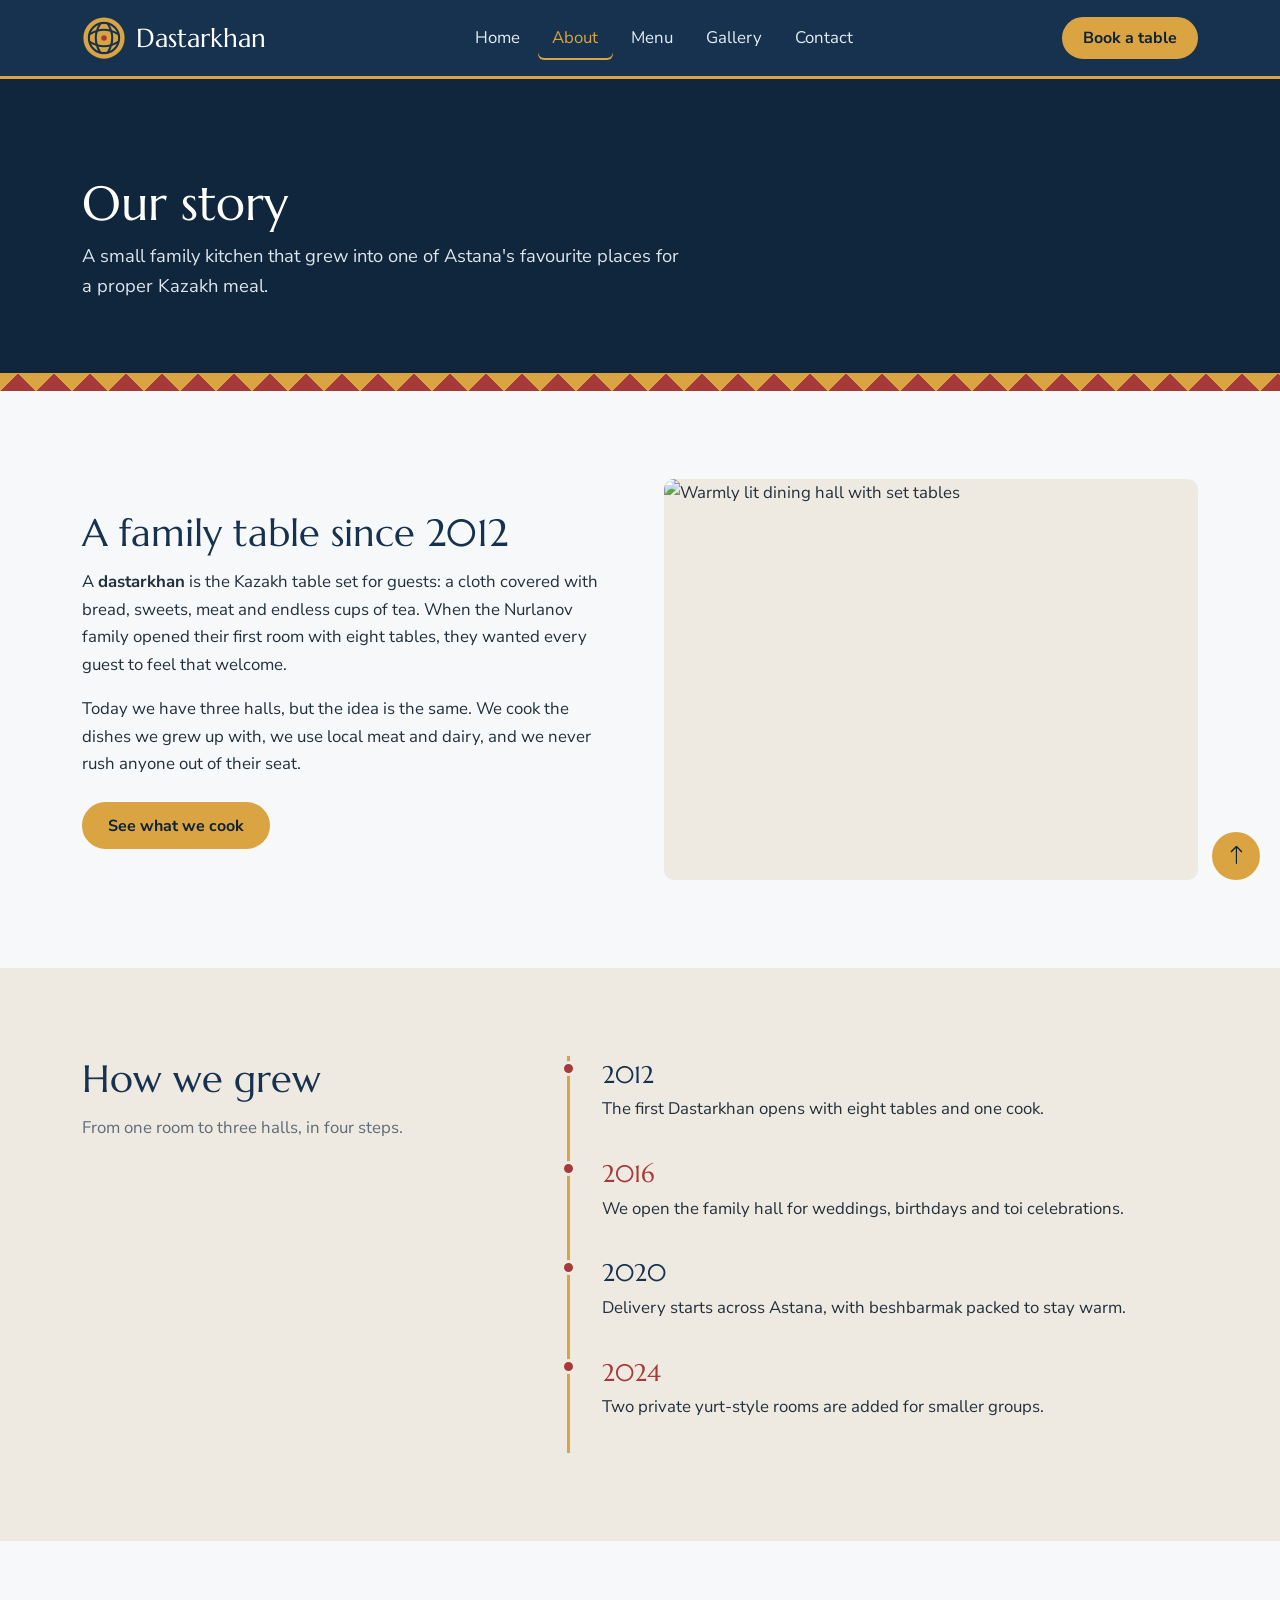
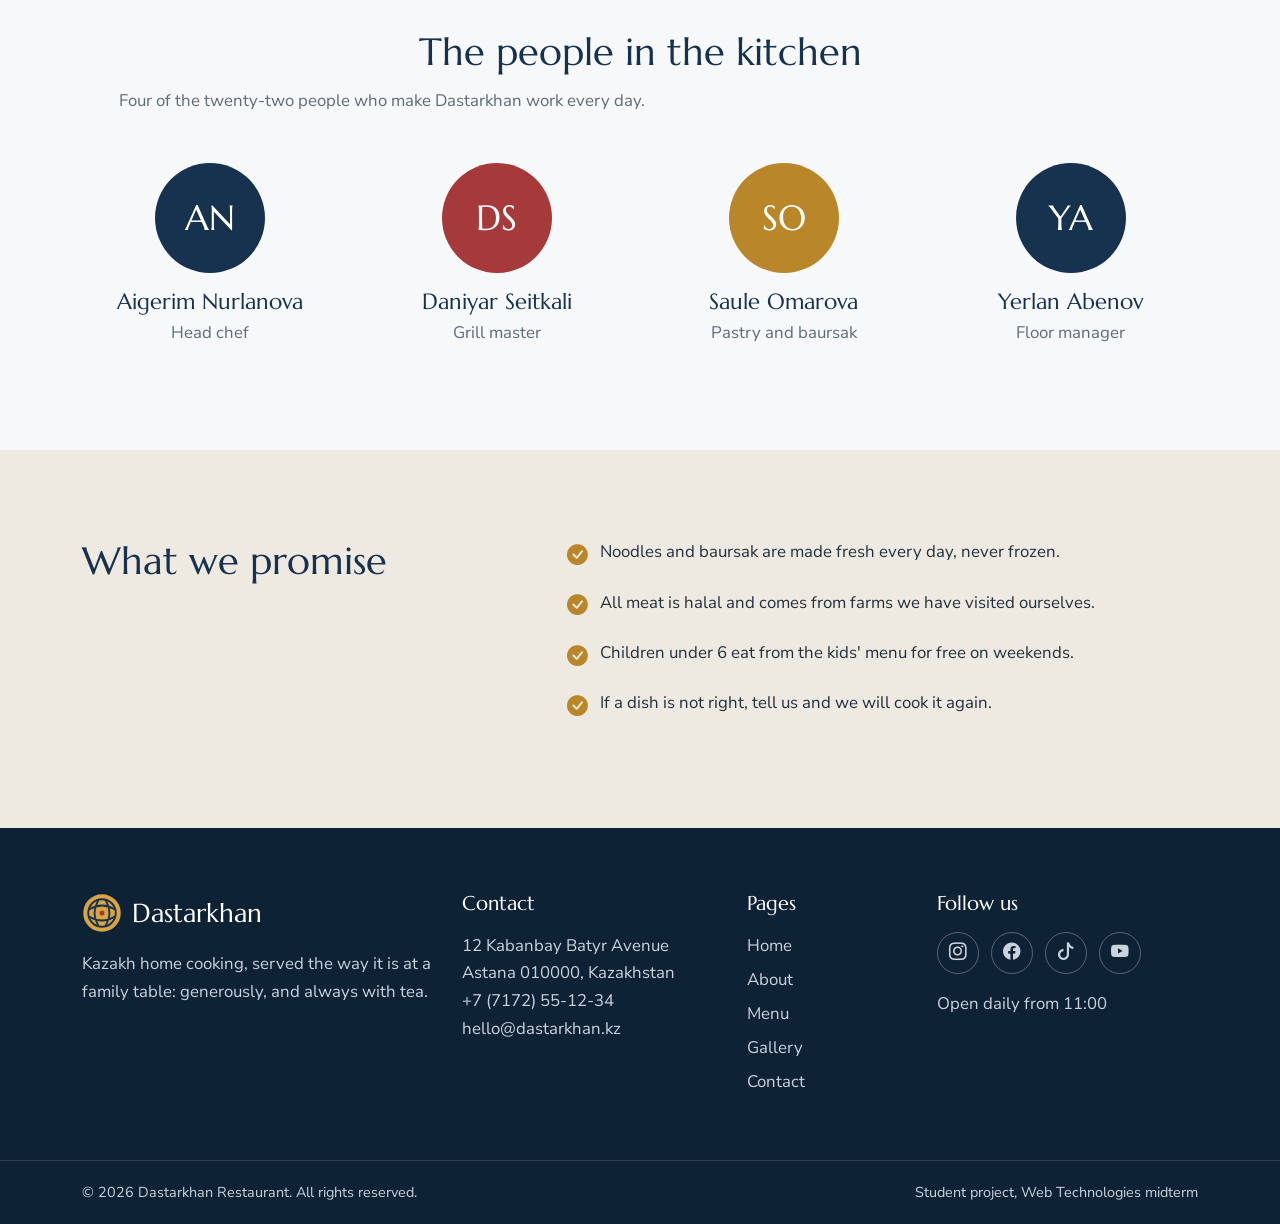
==== about.html @ f8282478 "Final commit" ====
<!DOCTYPE html>
<html lang="en">
<head>
  <meta charset="UTF-8">
  <meta name="viewport" content="width=device-width, initial-scale=1.0">
  <meta name="description" content="The story, team and values of Dastarkhan restaurant in Astana.">
  <title>About | Dastarkhan, Kazakh Restaurant in Astana</title>
  <link rel="icon" href="images/logo.svg" type="image/svg+xml">

  <link rel="preconnect" href="https://fonts.googleapis.com">
  <link rel="preconnect" href="https://fonts.gstatic.com" crossorigin>
  <link href="https://fonts.googleapis.com/css2?family=Marcellus&family=Nunito+Sans:wght@400;600;700&display=swap" rel="stylesheet">

  <link href="https://cdn.jsdelivr.net/npm/bootstrap@5.3.3/dist/css/bootstrap.min.css" rel="stylesheet">
  <link href="https://cdn.jsdelivr.net/npm/bootstrap-icons@1.11.3/font/bootstrap-icons.min.css" rel="stylesheet">

  <link href="css/style.css" rel="stylesheet">
</head>
<body>
  <header class="site-header" id="top">
    <div class="container header-inner">
      <a href="index.html" class="logo">
        <img src="images/logo.svg" alt="Dastarkhan logo" width="44" height="44">
        <span class="logo-text">Dastarkhan</span>
      </a>
      <nav class="main-nav" aria-label="Main navigation">
        <ul class="nav-list">
          <li><a href="index.html" class="menu-link">Home</a></li>
          <li><a href="about.html" class="menu-link active" aria-current="page">About</a></li>
          <li><a href="menu.html" class="menu-link">Menu</a></li>
          <li><a href="gallery.html" class="menu-link">Gallery</a></li>
          <li><a href="contact.html" class="menu-link">Contact</a></li>
        </ul>
      </nav>
      <a href="contact.html#booking" class="btn btn-gold btn-book">Book a table</a>
    </div>
  </header>

  <main>
    <section class="page-hero page-hero-about">
      <div class="container">
        <h1>Our story</h1>
        <p>A small family kitchen that grew into one of Astana's favourite places for a proper Kazakh meal.</p>
      </div>
    </section>

    <div class="ornament"></div>

    <section class="section" aria-labelledby="story-title">
      <div class="container">
        <div class="row g-5 align-items-center">
          <div class="col-lg-6">
            <h2 id="story-title" class="section-title">A family table since 2012</h2>
            <p>A <span class="fw-bold">dastarkhan</span> is the Kazakh table set for guests: a cloth covered with bread, sweets, meat and endless cups of tea. When the Nurlanov family opened their first room with eight tables, they wanted every guest to feel that welcome.</p>
            <p>Today we have three halls, but the idea is the same. We cook the dishes we grew up with, we use local meat and dairy, and we never rush anyone out of their seat.</p>
            <a href="menu.html" class="btn btn-gold mt-2">See what we cook</a>
          </div>
          <div class="col-lg-6">
            <img src="https://images.unsplash.com/photo-555396273-367ea4eb4db5?auto=format&fit=crop&w=1000&q=80" alt="Warmly lit dining hall with set tables" class="story-image" loading="lazy" width="1000" height="750">
          </div>
        </div>
      </div>
    </section>

    <section class="section section-alt" aria-labelledby="timeline-title">
      <div class="container">
        <div class="row g-5">
          <div class="col-lg-5">
            <h2 id="timeline-title" class="section-title">How we grew</h2>
            <p class="section-intro">From one room to three halls, in four steps.</p>
          </div>
          <div class="col-lg-7">
            <ol class="timeline">
              <li>
                <time class="timeline-year" datetime="2012">2012</time>
                <p class="mb-0">The first Dastarkhan opens with eight tables and one cook.</p>
              </li>
              <li>
                <time class="timeline-year" datetime="2016">2016</time>
                <p class="mb-0">We open the family hall for weddings, birthdays and toi celebrations.</p>
              </li>
              <li>
                <time class="timeline-year" datetime="2020">2020</time>
                <p class="mb-0">Delivery starts across Astana, with beshbarmak packed to stay warm.</p>
              </li>
              <li>
                <time class="timeline-year" datetime="2024">2024</time>
                <p class="mb-0">Two private yurt-style rooms are added for smaller groups.</p>
              </li>
            </ol>
          </div>
        </div>
      </div>
    </section>

    <section class="section" aria-labelledby="team-title">
      <div class="container">
        <h2 id="team-title" class="section-title text-center">The people in the kitchen</h2>
        <p class="section-intro text-center">Four of the twenty-two people who make Dastarkhan work every day.</p>
        <div class="team-grid">
          <article class="team-member">
            <span class="avatar" aria-hidden="true">AN</span>
            <h3>Aigerim Nurlanova</h3>
            <p class="team-role">Head chef</p>
          </article>
          <article class="team-member">
            <span class="avatar" aria-hidden="true">DS</span>
            <h3>Daniyar Seitkali</h3>
            <p class="team-role">Grill master</p>
          </article>
          <article class="team-member">
            <span class="avatar" aria-hidden="true">SO</span>
            <h3>Saule Omarova</h3>
            <p class="team-role">Pastry and baursak</p>
          </article>
          <article class="team-member">
            <span class="avatar" aria-hidden="true">YA</span>
            <h3>Yerlan Abenov</h3>
            <p class="team-role">Floor manager</p>
          </article>
        </div>
      </div>
    </section>

    <section class="section section-alt" aria-labelledby="values-title">
      <div class="container">
        <div class="row g-5">
          <div class="col-lg-5">
            <h2 id="values-title" class="section-title">What we promise</h2>
          </div>
          <div class="col-lg-7">
            <ul class="values-list">
              <li><i class="bi bi-check-circle-fill"></i><span>Noodles and baursak are made fresh every day, never frozen.</span></li>
              <li><i class="bi bi-check-circle-fill"></i><span>All meat is halal and comes from farms we have visited ourselves.</span></li>
              <li><i class="bi bi-check-circle-fill"></i><span>Children under 6 eat from the kids' menu for free on weekends.</span></li>
              <li><i class="bi bi-check-circle-fill"></i><span>If a dish is not right, tell us and we will cook it again.</span></li>
            </ul>
          </div>
        </div>
      </div>
    </section>
  </main>

  <footer class="site-footer">
    <div class="container">
      <div class="row g-4">
        <div class="col-lg-4 col-md-6">
          <a href="index.html" class="logo mb-3">
            <img src="images/logo.svg" alt="" width="40" height="40">
            <span class="logo-text">Dastarkhan</span>
          </a>
          <p>Kazakh home cooking, served the way it is at a family table: generously, and always with tea.</p>
        </div>
        <div class="col-lg-3 col-md-6">
          <h2 class="footer-title">Contact</h2>
          <address>
            12 Kabanbay Batyr Avenue<br>
            Astana 010000, Kazakhstan<br>
            <a href="tel:+77172551234">+7 (7172) 55-12-34</a><br>
            <a href="mailto:hello@dastarkhan.kz">hello@dastarkhan.kz</a>
          </address>
        </div>
        <div class="col-lg-2 col-md-6">
          <h2 class="footer-title">Pages</h2>
          <ul class="footer-links">
            <li><a href="index.html">Home</a></li>
            <li><a href="about.html">About</a></li>
            <li><a href="menu.html">Menu</a></li>
            <li><a href="gallery.html">Gallery</a></li>
            <li><a href="contact.html">Contact</a></li>
          </ul>
        </div>
        <div class="col-lg-3 col-md-6">
          <h2 class="footer-title">Follow us</h2>
          <ul class="social-links">
            <li><a href="https://www.instagram.com/" aria-label="Instagram"><i class="bi bi-instagram"></i></a></li>
            <li><a href="https://www.facebook.com/" aria-label="Facebook"><i class="bi bi-facebook"></i></a></li>
            <li><a href="https://www.tiktok.com/" aria-label="TikTok"><i class="bi bi-tiktok"></i></a></li>
            <li><a href="https://www.youtube.com/" aria-label="YouTube"><i class="bi bi-youtube"></i></a></li>
          </ul>
          <p class="mt-3 mb-0">Open daily from 11:00</p>
        </div>
      </div>
    </div>
    <div class="footer-bottom">
      <div class="container d-flex flex-wrap justify-content-between gap-2">
        <p class="mb-0">&copy; 2026 Dastarkhan Restaurant. All rights reserved.</p>
        <p class="mb-0">Student project, Web Technologies midterm</p>
      </div>
    </div>
  </footer>

  <a href="#top" id="back-to-top" aria-label="Back to top"><i class="bi bi-arrow-up"></i></a>
</body>
</html>
---- css/style.css ----
:root {
  --color-night: #16324F;
  --color-night-dark: #0E2236;
  --color-gold: #D9A441;
  --color-gold-dark: #B9862A;
  --color-pomegranate: #A63A3A;
  --color-white: #FFFFFF;
  --color-page: #F7F8FA;
  --color-felt: #EFEAE1;
  --color-text: #22303D;
  --color-muted: #5E6B78;

  --font-display: "Marcellus", Georgia, serif;
  --font-body: "Nunito Sans", "Segoe UI", Arial, sans-serif;

  --fs-hero: 4.25rem;
  --fs-page-title: 3rem;
  --fs-h2: 2.4rem;
  --fs-body: 1.05rem;

  --section-space: 5.5rem;
  --radius: 10px;
  --header-height: 76px;
}

html {
  scroll-behavior: smooth;
}

body {
  font-family: var(--font-body);
  font-size: var(--fs-body);
  line-height: 1.65;
  color: var(--color-text);
  background-color: var(--color-page);
}

h1,
h2,
h3,
h4 {
  font-family: var(--font-display);
  font-weight: 400;
  color: var(--color-night);
  line-height: 1.2;
}

a {
  color: var(--color-pomegranate);
}

a:hover {
  color: var(--color-night);
}

img {
  max-width: 100%;
  height: auto;
  display: block;
  background-color: var(--color-felt);
}

:focus-visible {
  outline: 3px solid var(--color-gold);
  outline-offset: 3px;
}

[id] {
  scroll-margin-top: calc(var(--header-height) + 1rem);
}

.site-header {
  position: sticky;
  top: 0;
  z-index: 1000;
  background-color: var(--color-night);
  border-bottom: 3px solid var(--color-gold);
}

.header-inner {
  display: flex;              
  align-items: center;
  justify-content: space-between;
  gap: 1.5rem;
  min-height: var(--header-height);
}

.logo {
  display: flex;
  align-items: center;
  gap: 0.6rem;
  text-decoration: none;
}

.logo img {
  background-color: transparent;
}

.logo-text {
  font-family: var(--font-display);
  font-size: 1.6rem;
  color: var(--color-white);
}

.nav-list {
  display: flex;
  gap: 0.25rem;
  list-style: none;
  margin: 0;
  padding: 0;
}

.menu-link {
  display: block;
  padding: 0.5rem 0.9rem;
  border-radius: 6px;
  color: #E6ECF2;
  text-decoration: none;
  transition: color 0.2s, background-color 0.2s;
}

.menu-link:hover,
.menu-link:focus {
  color: var(--color-gold);
  background-color: rgba(255, 255, 255, 0.07);
}

.menu-link.active {
  color: var(--color-gold);
  box-shadow: inset 0 -2px 0 var(--color-gold);
}

.btn-gold {
  background-color: var(--color-gold);
  border: 2px solid var(--color-gold);
  color: var(--color-night-dark);
  font-weight: 700;
  border-radius: 999px;
  padding: 0.6rem 1.5rem;
  transition: background-color 0.2s, border-color 0.2s, color 0.2s;
}

.btn-gold:hover,
.btn-gold:focus {
  background-color: var(--color-gold-dark);
  border-color: var(--color-gold-dark);
  color: var(--color-white);
}

.btn-ghost {
  background-color: transparent;
  border: 2px solid var(--color-white);
  color: var(--color-white);
  font-weight: 700;
  border-radius: 999px;
  padding: 0.6rem 1.5rem;
}

.btn-ghost:hover,
.btn-ghost:focus {
  background-color: var(--color-white);
  color: var(--color-night);
}

.btn-book {
  padding: 0.45rem 1.2rem;
}

.hero {
  position: relative;         
  min-height: 86vh;
  display: flex;
  align-items: center;
  padding: 5rem 0;
  color: var(--color-white);
  background-image:
    linear-gradient(90deg, rgba(14, 34, 54, 0.94) 0%, rgba(14, 34, 54, 0.65) 55%, rgba(14, 34, 54, 0.25) 100%),
    url("https://images.unsplash.com/photo-1414235077428-338989a2e8c0?auto=format&fit=crop&w=1600&q=80");
  background-size: cover;
  background-position: center;
}

.hero h1 {
  font-size: var(--fs-hero);
  color: var(--color-white);
  margin-bottom: 1.25rem;
}

.hero-lead {
  font-size: 1.25rem;
  max-width: 36ch;
  color: #DCE4EC;
}

.hero-badge {
  position: absolute;         
  right: 2rem;
  bottom: 5rem;
  display: flex;
  flex-direction: column;
  padding: 1rem 1.4rem;
  background-color: var(--color-white);
  color: var(--color-night);
  border-left: 6px solid var(--color-gold);
  border-radius: 4px;
}

.hero-badge-title {
  font-family: var(--font-display);
  font-size: 1.3rem;
}

.ornament {
  height: 18px;
  background-color: var(--color-pomegranate);
  background-image:
    linear-gradient(135deg, var(--color-gold) 25%, transparent 25%),
    linear-gradient(225deg, var(--color-gold) 25%, transparent 25%);
  background-size: 36px 36px;
}

.page-hero {
  position: relative;
  padding: 6rem 0 4.5rem;
  background-color: var(--color-night);
  background-size: cover;
  background-position: center;
  color: var(--color-white);
}

.page-hero::before {
  content: "";
  position: absolute;
  inset: 0;
  background-color: rgba(14, 34, 54, 0.75);
}

.page-hero .container {
  position: relative;         
}

.page-hero h1 {
  font-size: var(--fs-page-title);
  color: var(--color-white);
}

.page-hero p {
  max-width: 55ch;
  font-size: 1.15rem;
  color: #DCE4EC;
  margin-bottom: 0;
}

.page-hero-about {
  background-image: url("https://images.unsplash.com/photo-1555396273-367ea4eb4db5?auto=format&fit=crop&w=1600&q=80");
}

.page-hero-menu {
  background-image: url("https://images.unsplash.com/photo-1504674900247-0877df9cc836?auto=format&fit=crop&w=1600&q=80");
}

.page-hero-gallery {
  background-image: url("https://images.unsplash.com/photo-1517248135467-4c7edcad34c4?auto=format&fit=crop&w=1600&q=80");
}

.page-hero-contact {
  background-image: url("https://images.unsplash.com/photo-1559339352-11d035aa65de?auto=format&fit=crop&w=1600&q=80");
}

.section {
  padding: var(--section-space) 0;
}

.section-alt {
  background-color: var(--color-felt);
}

.section-title {
  font-size: var(--fs-h2);
  margin-bottom: 0.75rem;
}

.section-intro {
  max-width: 60ch;
  color: var(--color-muted);
  margin-bottom: 3rem;
}

.text-center .section-intro {
  margin-left: auto;
  margin-right: auto;
}

.feature {
  height: 100%;
  padding-top: 1.5rem;
  border-top: 3px solid var(--color-gold);
}

.feature-icon {
  font-size: 2rem;
  color: var(--color-pomegranate);
}

.feature h3 {
  font-size: 1.5rem;
  margin: 0.75rem 0;
}

.dish-grid {
  display: grid;
  grid-template-columns: repeat(3, 1fr);
  gap: 2rem;
}

.dish-card {
  display: flex;
  flex-direction: column;
  background-color: var(--color-white);
  border-radius: var(--radius);
  overflow: hidden;
}

.dish-card img {
  width: 100%;
  aspect-ratio: 4 / 3;
  object-fit: cover;
}

.dish-card-body {
  padding: 1.25rem 1.5rem 1.6rem;
}

.dish-card h3 {
  font-size: 1.6rem;
  margin-bottom: 0.5rem;
}

.dish-price {
  font-weight: 700;
  color: var(--color-pomegranate);
}

.dish-card:nth-child(2) {
  transform: translateY(2.5rem);
}

.dish-card:nth-child(odd) .dish-tag {
  background-color: var(--color-gold);
  color: var(--color-night-dark);
}

.dish-card:nth-child(even) .dish-tag {
  background-color: var(--color-night);
  color: var(--color-white);
}

.dish-tag {
  display: inline-block;
  font-size: 0.85rem;
  font-weight: 700;
  padding: 0.15rem 0.7rem;
  border-radius: 999px;
  margin-bottom: 0.75rem;
}

.testimonial {
  height: 100%;
  margin: 0;
  padding: 2rem;
  background-color: var(--color-white);
  border-radius: var(--radius);
}

.testimonial blockquote {
  font-family: var(--font-display);
  font-size: 1.25rem;
  color: var(--color-night);
}

.testimonial figcaption {
  color: var(--color-muted);
}

.cta-band {
  display: flex;
  align-items: center;
  justify-content: space-between;
  gap: 2rem;
  padding: 3rem;
  border-radius: var(--radius);
  background-color: var(--color-night);
  color: var(--color-white);
}

.cta-band h2 {
  color: var(--color-white);
  font-size: 2rem;
}

.cta-band p {
  color: #C9D3DD;
  margin-bottom: 0;
}

.story-image {
  width: 100%;
  border-radius: var(--radius);
  object-fit: cover;
  aspect-ratio: 4 / 3;
}

.timeline {
  list-style: none;
  margin: 0;
  padding: 0 0 0 2rem;
  border-left: 3px solid var(--color-gold);
}

.timeline li {
  position: relative;
  padding-bottom: 2rem;
}

.timeline li::before {
  content: "";
  position: absolute;
  left: calc(-2rem - 9px);
  top: 0.35rem;
  width: 15px;
  height: 15px;
  border-radius: 50%;
  background-color: var(--color-pomegranate);
  border: 3px solid var(--color-felt);
}

.timeline-year {
  display: block;
  font-family: var(--font-display);
  font-size: 1.5rem;
  color: var(--color-night);
}

.timeline li:nth-child(even) .timeline-year {
  color: var(--color-pomegranate);
}

.team-grid {
  display: grid;
  grid-template-columns: repeat(4, 1fr);
  gap: 2rem;
}

.team-member {
  text-align: center;
}

.avatar {
  display: inline-flex;
  align-items: center;
  justify-content: center;
  width: 110px;
  height: 110px;
  margin-bottom: 1rem;
  border-radius: 50%;
  font-family: var(--font-display);
  font-size: 2.2rem;
  color: var(--color-white);
  background-color: var(--color-night);
}

.team-member:nth-child(2) .avatar {
  background-color: var(--color-pomegranate);
}

.team-member:nth-child(3) .avatar {
  background-color: var(--color-gold-dark);
}

.team-member h3 {
  font-size: 1.35rem;
  margin-bottom: 0.25rem;
}

.team-role {
  color: var(--color-muted);
}

.values-list {
  list-style: none;
  padding: 0;
}

.values-list li {
  display: flex;
  gap: 0.75rem;
  margin-bottom: 1rem;
}

.values-list .bi {
  color: var(--color-gold-dark);
  font-size: 1.3rem;
}

.menu-categories {
  display: flex;
  flex-wrap: wrap;
  justify-content: center;
  gap: 0.75rem;
  list-style: none;
  padding: 0;
  margin: 0 0 3.5rem;
}

.menu-categories a {
  display: block;
  padding: 0.5rem 1.25rem;
  border: 2px solid var(--color-night);
  border-radius: 999px;
  color: var(--color-night);
  font-weight: 700;
  text-decoration: none;
}

.menu-categories a:hover,
.menu-categories a:focus {
  background-color: var(--color-night);
  color: var(--color-white);
}

.menu-block {
  margin-bottom: 3.5rem;
}

.menu-block h2 {
  font-size: 2rem;
}

.menu-table {
  margin-bottom: 0;
  background-color: var(--color-white);
}

.menu-table caption {
  caption-side: top;
  color: var(--color-muted);
}

.menu-table thead th {
  background-color: var(--color-night);
  color: var(--color-white);
  font-weight: 600;
}

.menu-table tbody tr:nth-child(even) td {
  background-color: #F5F1EA;
}

.menu-table tbody tr:hover td {
  background-color: #FBEFD6;
}

.dish-name {
  font-weight: 700;
  color: var(--color-night);
}

.price {
  white-space: nowrap;
  font-weight: 700;
  text-align: right;
}

.set-card {
  position: relative;         
  height: 100%;
  padding: 2.25rem 2rem;
  background-color: var(--color-white);
  border-radius: var(--radius);
  border: 2px solid transparent;
}

.set-card-featured {
  border-color: var(--color-gold);
}

.ribbon {
  position: absolute;
  top: -0.9rem;
  left: 2rem;
  padding: 0.2rem 0.9rem;
  border-radius: 999px;
  background-color: var(--color-pomegranate);
  color: var(--color-white);
  font-size: 0.85rem;
  font-weight: 700;
}

.set-card h3 {
  font-size: 1.6rem;
}

.set-price {
  font-family: var(--font-display);
  font-size: 2.2rem;
  color: var(--color-pomegranate);
}

.set-price span {
  font-family: var(--font-body);
  font-size: 1rem;
  color: var(--color-muted);
}

.set-card ul {
  padding-left: 1.1rem;
}

.gallery-grid {
  display: grid;
  grid-template-columns: repeat(4, 1fr);
  grid-auto-rows: 220px;
  gap: 1rem;
}

.gallery-item {
  position: relative;
  margin: 0;
  overflow: hidden;
  border-radius: var(--radius);
}

.gallery-item img {
  width: 100%;
  height: 100%;
  object-fit: cover;
  transition: transform 0.4s ease;
}

.gallery-item:hover img {
  transform: scale(1.06);
}

.gallery-item figcaption {
  position: absolute;
  left: 0;
  right: 0;
  bottom: 0;
  padding: 1.5rem 1rem 0.75rem;
  color: var(--color-white);
  background-image: linear-gradient(transparent, rgba(14, 34, 54, 0.9));
}

.gallery-item:nth-child(1) {
  grid-column: span 2;
  grid-row: span 2;
}

.gallery-item:nth-child(6),
.gallery-item:nth-child(9),
.gallery-item:nth-child(10) {
  grid-column: span 2;
}

#booking {
  padding: 2.5rem;
  background-color: var(--color-white);
  border-radius: var(--radius);
  border-top: 6px solid var(--color-gold);
}

#booking h2 {
  font-size: 2rem;
}

.form-label {
  font-weight: 600;
}

.form-control:focus,
.form-select:focus,
.form-check-input:focus {
  border-color: var(--color-gold);
  box-shadow: 0 0 0 0.2rem rgba(217, 164, 65, 0.35);
}

.form-check-input:checked {
  background-color: var(--color-night);
  border-color: var(--color-night);
}

.required {
  color: var(--color-pomegranate);
}

.contact-info h2 {
  font-size: 1.8rem;
}

.contact-info address a {
  text-decoration: none;
}

.hours-table th {
  font-weight: 600;
}

.hours-table tbody tr:nth-child(odd) th,
.hours-table tbody tr:nth-child(odd) td {
  background-color: var(--color-felt);
}

.map-frame {
  width: 100%;
  height: 300px;
  border: 0;
  border-radius: var(--radius);
}

.thanks {
  min-height: 60vh;
  display: flex;
  align-items: center;
}

.thanks-icon {
  font-size: 4rem;
  color: var(--color-gold-dark);
}

.site-footer {
  padding-top: 4rem;
  background-color: var(--color-night-dark);
  color: #C9D3DD;
}

.site-footer a {
  color: #C9D3DD;
  text-decoration: none;
}

.site-footer a:hover,
.site-footer a:focus {
  color: var(--color-gold);
}

.footer-title {
  font-size: 1.25rem;
  color: var(--color-white);
  margin-bottom: 1rem;
}

.footer-links {
  list-style: none;
  padding: 0;
}

.footer-links li {
  margin-bottom: 0.4rem;
}

.social-links {
  display: flex;
  gap: 0.75rem;
  list-style: none;
  padding: 0;
  margin: 0;
}

.social-links a {
  display: inline-flex;
  align-items: center;
  justify-content: center;
  width: 42px;
  height: 42px;
  border: 1px solid rgba(255, 255, 255, 0.3);
  border-radius: 50%;
  font-size: 1.1rem;
}

.site-footer .social-links a:hover,
.site-footer .social-links a:focus {
  background-color: var(--color-gold);
  border-color: var(--color-gold);
  color: var(--color-night-dark);
}

.footer-bottom {
  margin-top: 3rem;
  padding: 1.25rem 0;
  border-top: 1px solid rgba(255, 255, 255, 0.12);
  font-size: 0.9rem;
}

#back-to-top {
  position: fixed;            
  right: 1.25rem;
  bottom: 1.25rem;
  z-index: 900;
  display: flex;
  align-items: center;
  justify-content: center;
  width: 48px;
  height: 48px;
  border-radius: 50%;
  background-color: var(--color-gold);
  color: var(--color-night-dark);
  font-size: 1.3rem;
  text-decoration: none;
}

#back-to-top:hover,
#back-to-top:focus {
  background-color: var(--color-night);
  color: var(--color-white);
}

@media (max-width: 991.98px) {
  :root {
    --fs-hero: 3.2rem;
    --fs-page-title: 2.5rem;
    --fs-h2: 2rem;
    --section-space: 4rem;
  }

  
  .header-inner {
    flex-wrap: wrap;
    justify-content: center;
    padding: 0.75rem 0;
  }

  .main-nav {
    order: 3;
    width: 100%;
  }

  .nav-list {
    justify-content: center;
  }

  .hero {
    min-height: 70vh;
  }

  .dish-grid {
    grid-template-columns: repeat(2, 1fr);
  }

  .dish-card:nth-child(2) {
    transform: none;
  }

  .team-grid {
    grid-template-columns: repeat(2, 1fr);
  }

  .gallery-grid {
    grid-template-columns: repeat(2, 1fr);
  }

  .cta-band {
    flex-direction: column;
    align-items: flex-start;
  }
}

@media (max-width: 575.98px) {
  :root {
    --fs-hero: 2.4rem;
    --fs-page-title: 2rem;
    --fs-h2: 1.7rem;
    --fs-body: 1rem;
    --section-space: 3rem;
  }

  
  .site-header {
    position: static;
  }

  .header-inner {
    flex-direction: column;
    gap: 0.5rem;
  }

  .nav-list {
    flex-wrap: wrap;
  }

  .menu-link {
    padding: 0.4rem 0.6rem;
  }

  [id] {
    scroll-margin-top: 1rem;
  }

  .hero {
    min-height: auto;
    padding: 4rem 0 2rem;
    flex-direction: column;
    align-items: stretch;
  }

  .hero-lead {
    font-size: 1.1rem;
  }

  
  .hero-badge {
    position: static;
    margin: 2rem 0.75rem 0;
  }

  .page-hero {
    padding: 4rem 0 3rem;
  }

  .dish-grid,
  .team-grid {
    grid-template-columns: 1fr;
  }

  .gallery-grid {
    grid-template-columns: 1fr;
    grid-auto-rows: 240px;
  }

  .gallery-item:nth-child(1),
  .gallery-item:nth-child(6),
  .gallery-item:nth-child(9),
  .gallery-item:nth-child(10) {
    grid-column: auto;
    grid-row: auto;
  }

  #booking {
    padding: 1.5rem;
  }

  .cta-band {
    padding: 2rem 1.5rem;
    text-align: center;
    align-items: center;
  }
}

@media (prefers-reduced-motion: reduce) {
  html {
    scroll-behavior: auto;
  }

  * {
    transition: none !important;
  }
}
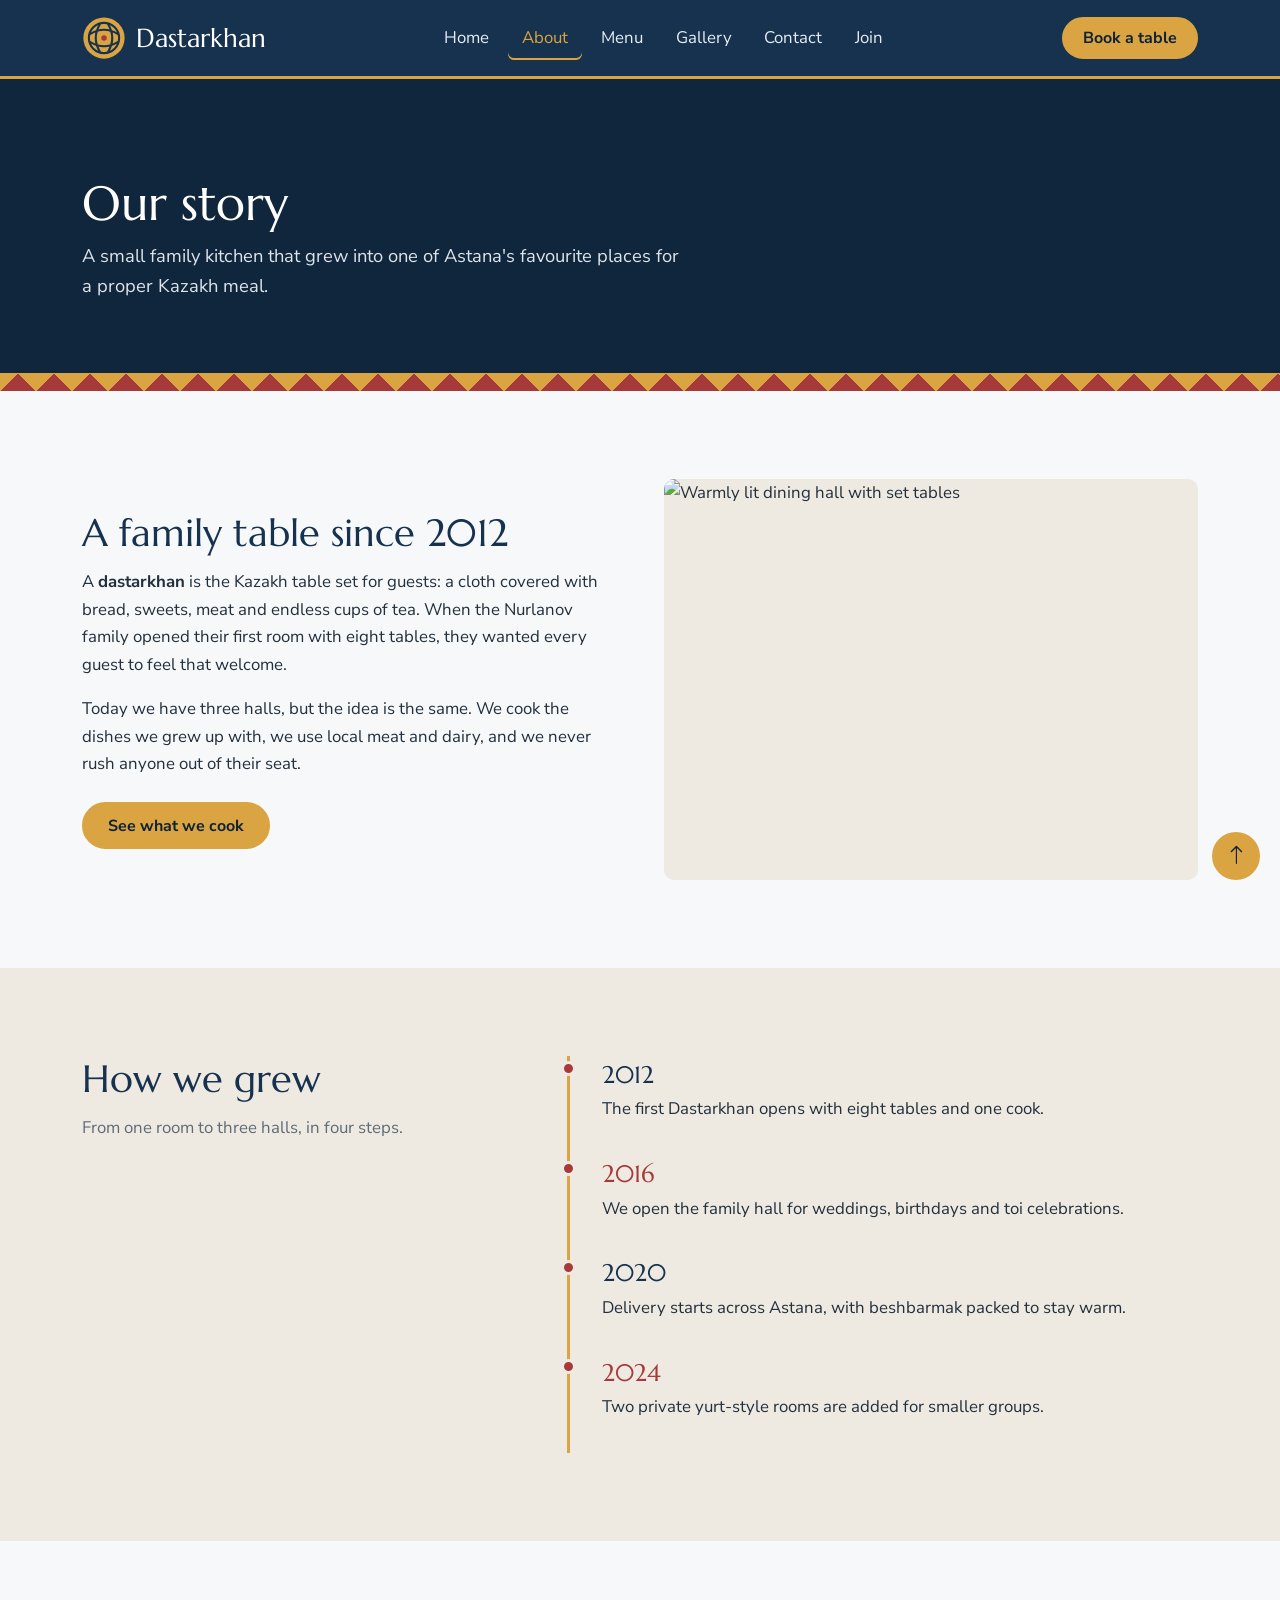
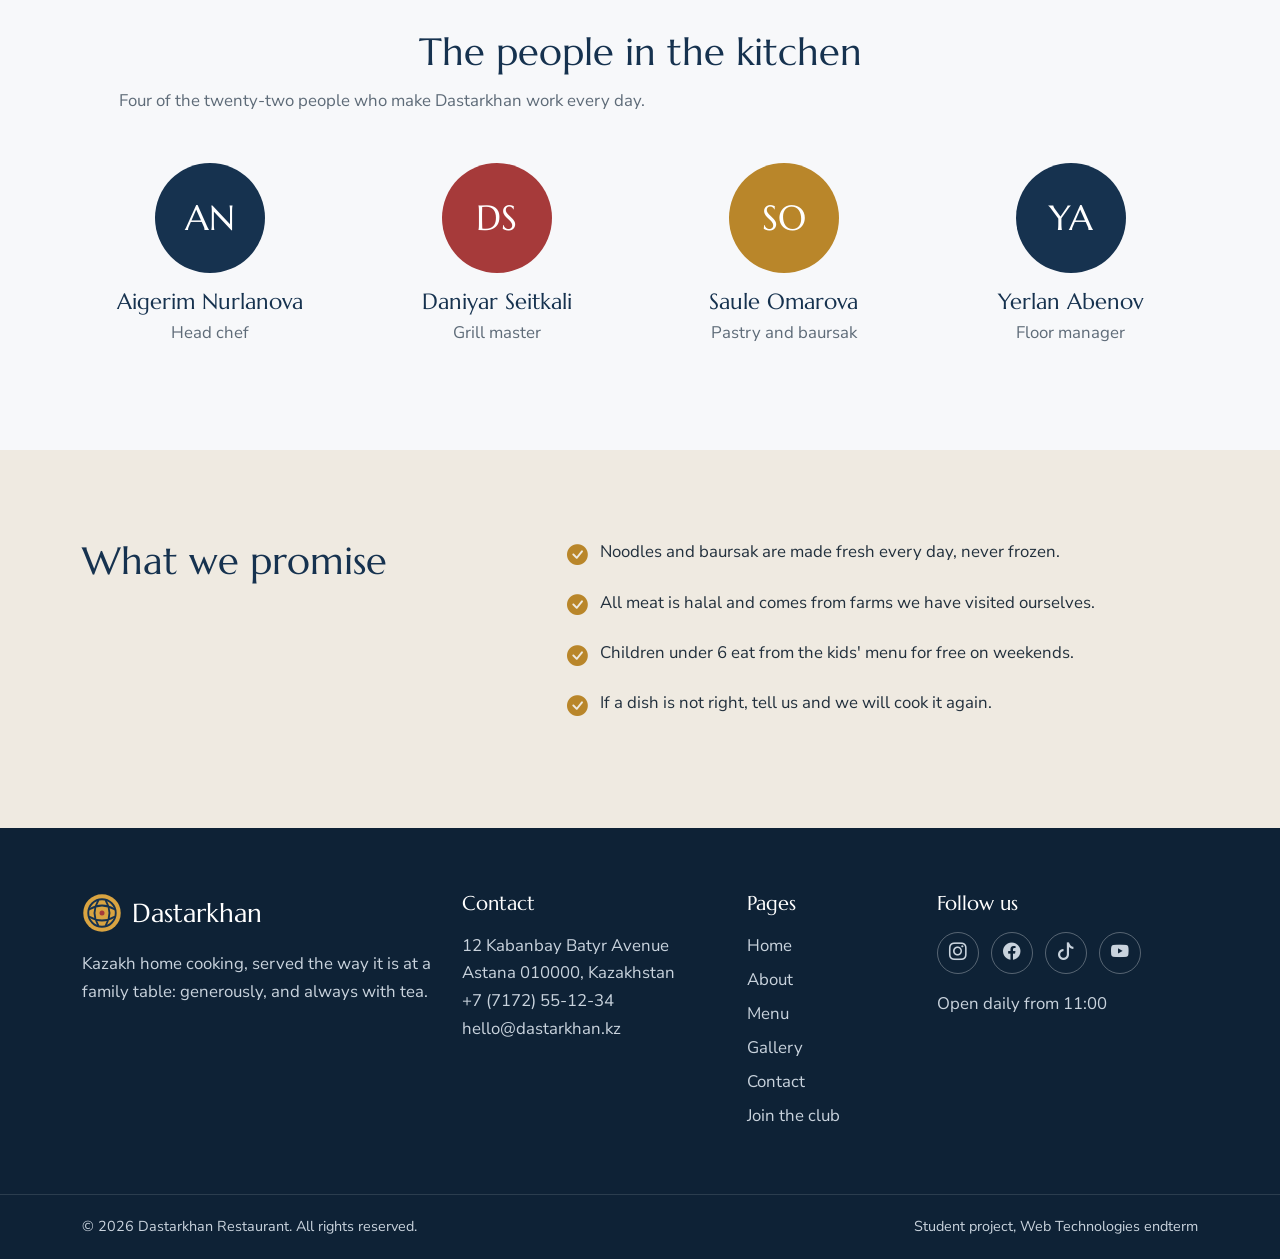
==== commit 0ba9a7e8: "Endterm: form validation, menu search and filter, CRUD table, gallery lightbox" ====
--- a/about.html
+++ b/about.html
@@ -30,6 +30,7 @@
           <li><a href="menu.html" class="menu-link">Menu</a></li>
           <li><a href="gallery.html" class="menu-link">Gallery</a></li>
           <li><a href="contact.html" class="menu-link">Contact</a></li>
+          <li><a href="register.html" class="menu-link">Join</a></li>
         </ul>
       </nav>
       <a href="contact.html#booking" class="btn btn-gold btn-book">Book a table</a>
@@ -48,7 +49,7 @@
 
     <section class="section" aria-labelledby="story-title">
       <div class="container">
-        <div class="row g-5 align-items-center">
+        <div class="row g-4 g-lg-5 align-items-center">
           <div class="col-lg-6">
             <h2 id="story-title" class="section-title">A family table since 2012</h2>
             <p>A <span class="fw-bold">dastarkhan</span> is the Kazakh table set for guests: a cloth covered with bread, sweets, meat and endless cups of tea. When the Nurlanov family opened their first room with eight tables, they wanted every guest to feel that welcome.</p>
@@ -56,7 +57,7 @@
             <a href="menu.html" class="btn btn-gold mt-2">See what we cook</a>
           </div>
           <div class="col-lg-6">
-            <img src="https://images.unsplash.com/photo-555396273-367ea4eb4db5?auto=format&fit=crop&w=1000&q=80" alt="Warmly lit dining hall with set tables" class="story-image" loading="lazy" width="1000" height="750">
+            <img src="https://images.unsplash.com/photo-1555396273-367ea4eb4db5?auto=format&fit=crop&w=1000&q=80" alt="Warmly lit dining hall with set tables" class="story-image" loading="lazy" width="1000" height="750">
           </div>
         </div>
       </div>
@@ -64,7 +65,7 @@
 
     <section class="section section-alt" aria-labelledby="timeline-title">
       <div class="container">
-        <div class="row g-5">
+        <div class="row g-4 g-lg-5">
           <div class="col-lg-5">
             <h2 id="timeline-title" class="section-title">How we grew</h2>
             <p class="section-intro">From one room to three halls, in four steps.</p>
@@ -124,7 +125,7 @@
 
     <section class="section section-alt" aria-labelledby="values-title">
       <div class="container">
-        <div class="row g-5">
+        <div class="row g-4 g-lg-5">
           <div class="col-lg-5">
             <h2 id="values-title" class="section-title">What we promise</h2>
           </div>
@@ -168,6 +169,7 @@
             <li><a href="menu.html">Menu</a></li>
             <li><a href="gallery.html">Gallery</a></li>
             <li><a href="contact.html">Contact</a></li>
+            <li><a href="register.html">Join the club</a></li>
           </ul>
         </div>
         <div class="col-lg-3 col-md-6">
@@ -185,11 +187,14 @@
     <div class="footer-bottom">
       <div class="container d-flex flex-wrap justify-content-between gap-2">
         <p class="mb-0">&copy; 2026 Dastarkhan Restaurant. All rights reserved.</p>
-        <p class="mb-0">Student project, Web Technologies midterm</p>
+        <p class="mb-0">Student project, Web Technologies endterm</p>
       </div>
     </div>
   </footer>
 
   <a href="#top" id="back-to-top" aria-label="Back to top"><i class="bi bi-arrow-up"></i></a>
+  <script src="https://code.jquery.com/jquery-3.7.1.min.js"></script>
+  <script src="https://cdn.jsdelivr.net/npm/bootstrap@5.3.3/dist/js/bootstrap.bundle.min.js"></script>
+  <script src="js/script.js"></script>
 </body>
 </html>
--- a/css/style.css
+++ b/css/style.css
@@ -816,6 +816,235 @@
   color: var(--color-white);
 }
 
+/* =========================================================
+   ENDTERM: styles for the JavaScript / jQuery features
+   ========================================================= */
+
+/* ---------- Menu search and filter ---------- */
+.menu-tools {
+  max-width: 820px;
+  margin: 0 auto 3rem;
+}
+
+.menu-search {
+  margin-bottom: 1.5rem;
+}
+
+.menu-search .input-group-text {
+  background-color: var(--color-white);
+  color: var(--color-night);
+}
+
+.menu-search .form-control:focus {
+  border-color: var(--color-gold);
+  box-shadow: 0 0 0 0.2rem rgba(217, 164, 65, 0.3);
+}
+
+.menu-tools .menu-categories {
+  margin-bottom: 1rem;
+}
+
+.filter-btn {
+  display: block;
+  padding: 0.5rem 1.25rem;
+  border: 2px solid var(--color-night);
+  border-radius: 999px;
+  background-color: transparent;
+  color: var(--color-night);
+  font-weight: 700;
+  transition: background-color 0.2s, color 0.2s;
+}
+
+.filter-btn:hover,
+.filter-btn:focus-visible {
+  background-color: var(--color-night);
+  color: var(--color-white);
+}
+
+.filter-btn.active {
+  background-color: var(--color-gold);
+  border-color: var(--color-gold);
+  color: var(--color-night-dark);
+}
+
+/* ---------- Registration form ---------- */
+.page-hero-register {
+  background-image: url("https://images.unsplash.com/photo-1476224203421-9ac39bcb3327?auto=format&fit=crop&w=1600&q=80");
+}
+
+.form-card {
+  padding: 2.5rem;
+  background-color: var(--color-white);
+  border-radius: var(--radius);
+  border-top: 6px solid var(--color-gold);
+  box-shadow: 0 10px 30px rgba(22, 50, 79, 0.08);
+}
+
+.field-wrap {
+  position: relative;
+}
+
+.field-wrap .form-control {
+  padding-right: 2.75rem;
+  background-image: none;          /* hide Bootstrap's own icon, we use ours */
+}
+
+.field-icon {
+  padding: 0;
+  border: 0;
+  background: none;
+  color: var(--color-muted);
+}
+
+.field-msg {
+  min-height: 1.4rem;
+  margin-top: 0.3rem;
+  font-size: 0.9rem;
+}
+
+.strength {
+  display: flex;
+  align-items: center;
+  gap: 0.75rem;
+  margin-top: 0.6rem;
+}
+
+.strength-bar {
+  flex: 1;
+  height: 8px;
+}
+
+.strength-bar .progress-bar {
+  width: 0;
+}
+
+.strength-text {
+  min-width: 8.5rem;
+  font-size: 0.9rem;
+  font-weight: 700;
+  color: var(--color-muted);
+}
+
+.strength-1 { color: #B02A37; }
+.strength-2 { color: #997404; }
+.strength-3 { color: #146C43; }
+
+/* ---------- Reservation manager (CRUD) ---------- */
+.crud-wrap {
+  background-color: var(--color-white);
+  border-radius: var(--radius);
+  box-shadow: 0 10px 30px rgba(22, 50, 79, 0.08);
+}
+
+.crud-table caption {
+  caption-side: top;
+  padding: 1rem 1rem 0.5rem;
+  font-weight: 700;
+  color: var(--color-night);
+}
+
+.crud-table thead th {
+  background-color: var(--color-night);
+  color: var(--color-white);
+  white-space: nowrap;
+}
+
+.crud-table tbody tr:nth-child(even) td {
+  background-color: var(--color-page);
+}
+
+.seating-badge {
+  background-color: var(--color-felt);
+  color: var(--color-night);
+  font-weight: 600;
+}
+
+.modal-content {
+  border-radius: var(--radius);
+  border-top: 6px solid var(--color-gold);
+}
+
+/* ---------- Gallery lightbox ---------- */
+.gallery-item img {
+  cursor: zoom-in;
+}
+
+.lightbox {
+  position: fixed;
+  inset: 0;
+  z-index: 2000;
+  display: flex;
+  align-items: center;
+  justify-content: center;
+  padding: 2rem 5rem;
+  background-color: rgba(14, 34, 54, 0.94);
+}
+
+.lightbox[hidden] {
+  display: none;
+}
+
+.lightbox-figure {
+  position: relative;
+  margin: 0;
+  max-width: 1100px;
+  text-align: center;
+}
+
+.lightbox-figure img {
+  position: relative;          /* needed for the slide animation */
+  max-width: 100%;
+  max-height: 78vh;
+  margin: 0 auto;
+  border-radius: var(--radius);
+  box-shadow: 0 20px 50px rgba(0, 0, 0, 0.5);
+}
+
+.lightbox-figure figcaption {
+  margin-top: 1rem;
+  font-family: var(--font-display);
+  font-size: 1.3rem;
+  color: var(--color-white);
+}
+
+.lightbox-btn {
+  position: absolute;
+  display: flex;
+  align-items: center;
+  justify-content: center;
+  width: 52px;
+  height: 52px;
+  border: 0;
+  border-radius: 50%;
+  background-color: rgba(255, 255, 255, 0.12);
+  color: var(--color-white);
+  font-size: 1.5rem;
+  transition: background-color 0.2s, color 0.2s;
+}
+
+.lightbox-btn:hover,
+.lightbox-btn:focus-visible {
+  background-color: var(--color-gold);
+  color: var(--color-night-dark);
+}
+
+.lightbox-close {
+  top: 1.25rem;
+  right: 1.25rem;
+}
+
+.lightbox-prev {
+  left: 1.25rem;
+  top: 50%;
+  transform: translateY(-50%);
+}
+
+.lightbox-next {
+  right: 1.25rem;
+  top: 50%;
+  transform: translateY(-50%);
+}
+
 @media (max-width: 991.98px) {
   :root {
     --fs-hero: 3.2rem;
@@ -940,6 +1169,33 @@
     padding: 1.5rem;
   }
 
+  .form-card {
+    padding: 1.5rem;
+  }
+
+  .lightbox {
+    padding: 4.5rem 0.75rem;
+  }
+
+  .lightbox-prev,
+  .lightbox-next {
+    top: auto;
+    bottom: 1rem;
+    transform: none;
+  }
+
+  .lightbox-prev {
+    left: calc(50% - 64px);
+  }
+
+  .lightbox-next {
+    right: calc(50% - 64px);
+  }
+
+  .strength {
+    flex-wrap: wrap;
+  }
+
   .cta-band {
     padding: 2rem 1.5rem;
     text-align: center;
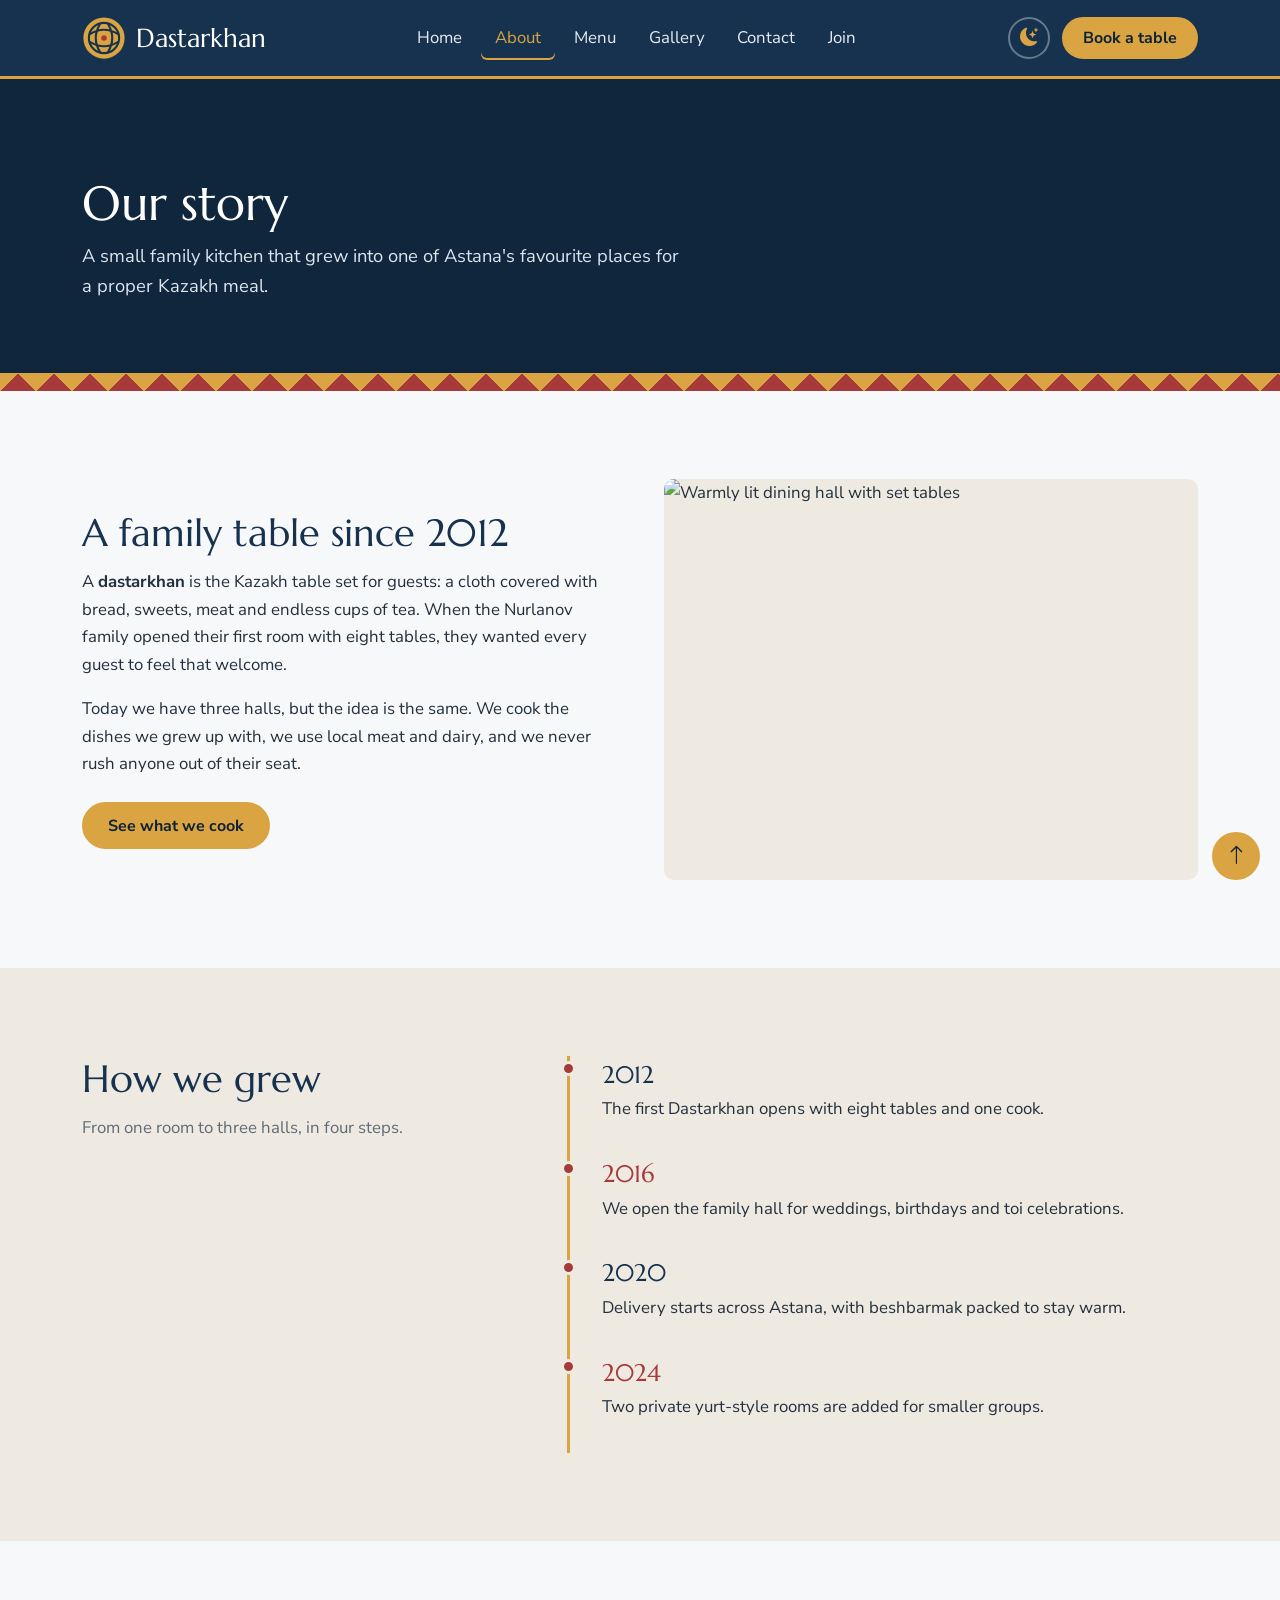
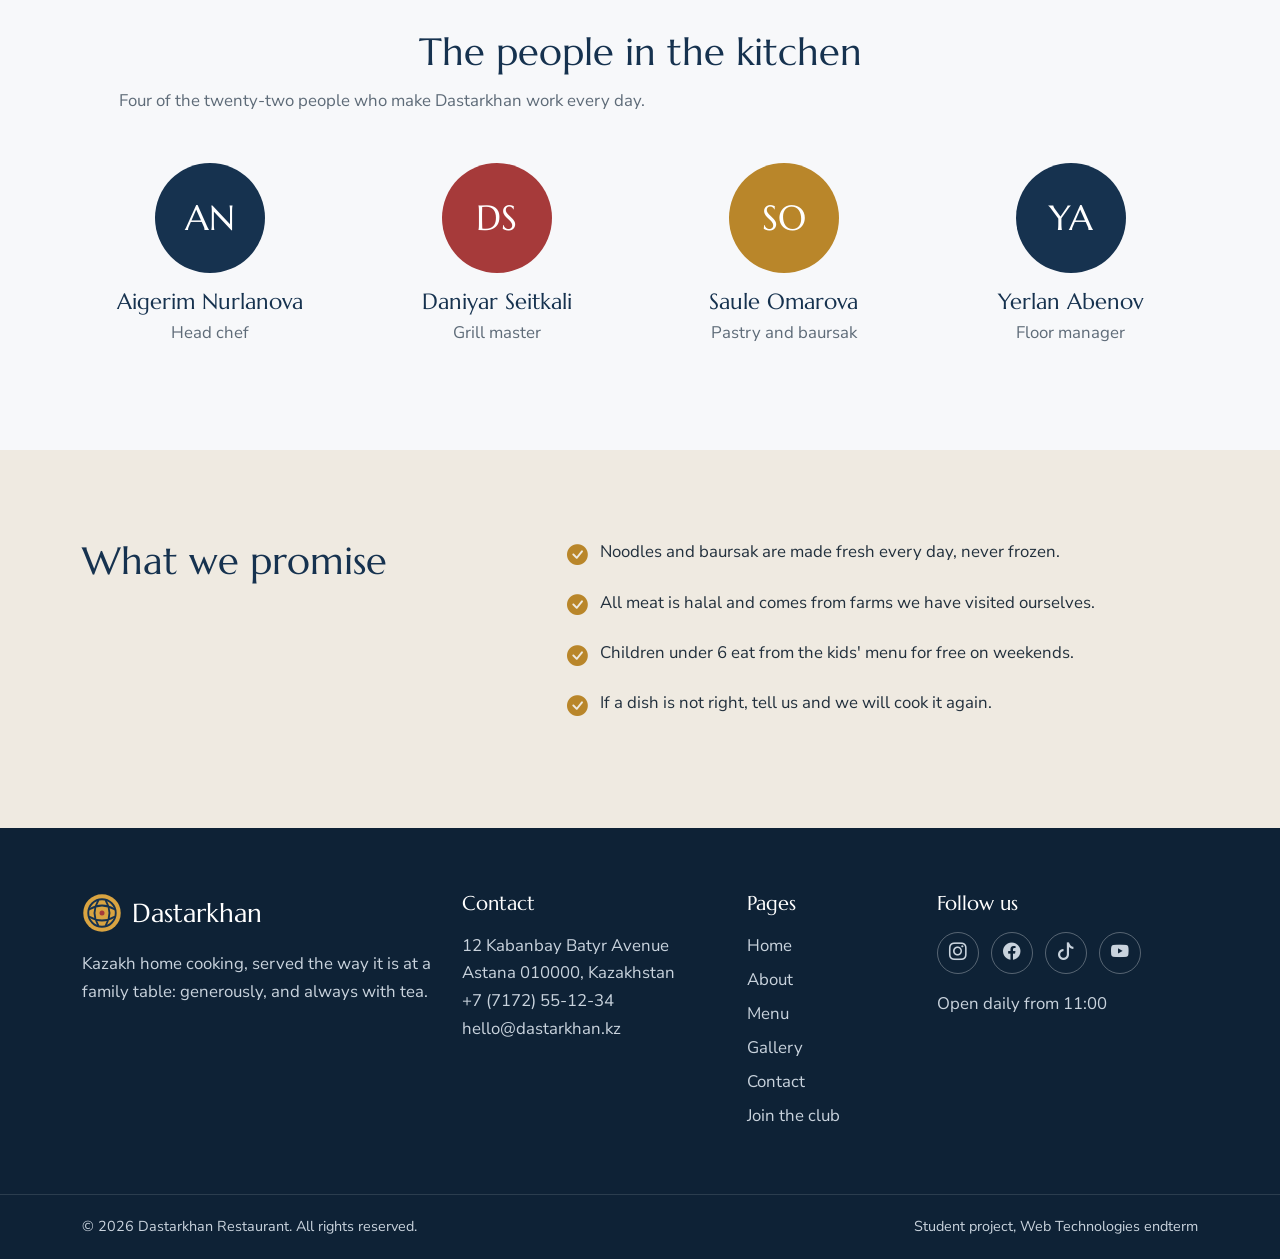
==== commit 6b4c7059: "Add light/dark theme with localStorage" ====
--- a/about.html
+++ b/about.html
@@ -15,6 +15,7 @@
   <link href="https://cdn.jsdelivr.net/npm/bootstrap-icons@1.11.3/font/bootstrap-icons.min.css" rel="stylesheet">
 
   <link href="css/style.css" rel="stylesheet">
+  <script src="js/theme.js"></script>
 </head>
 <body>
   <header class="site-header" id="top">
@@ -33,7 +34,12 @@
           <li><a href="register.html" class="menu-link">Join</a></li>
         </ul>
       </nav>
-      <a href="contact.html#booking" class="btn btn-gold btn-book">Book a table</a>
+      <div class="header-actions">
+        <button type="button" id="theme-toggle" class="theme-toggle" aria-label="Switch theme" title="Switch theme">
+          <i class="bi bi-moon-stars-fill" aria-hidden="true"></i>
+        </button>
+        <a href="contact.html#booking" class="btn btn-gold btn-book">Book a table</a>
+      </div>
     </div>
   </header>
 
--- a/css/style.css
+++ b/css/style.css
@@ -47,11 +47,11 @@
 }
 
 a {
-  color: var(--color-pomegranate);
+  color: var(--link-color, var(--color-pomegranate));
 }
 
 a:hover {
-  color: var(--color-night);
+  color: var(--link-hover-color, var(--color-night));
 }
 
 img {
@@ -964,7 +964,6 @@
   border-top: 6px solid var(--color-gold);
 }
 
-/* ---------- Gallery lightbox ---------- */
 .gallery-item img {
   cursor: zoom-in;
 }
@@ -992,7 +991,7 @@
 }
 
 .lightbox-figure img {
-  position: relative;          /* needed for the slide animation */
+  position: relative;
   max-width: 100%;
   max-height: 78vh;
   margin: 0 auto;
@@ -1212,3 +1211,97 @@
     transition: none !important;
   }
 }
+
+.header-actions {
+  display: flex;
+  align-items: center;
+  gap: 0.75rem;
+}
+
+.theme-toggle {
+  display: inline-flex;
+  align-items: center;
+  justify-content: center;
+  width: 42px;
+  height: 42px;
+  padding: 0;
+  border: 2px solid rgba(255, 255, 255, 0.35);
+  border-radius: 50%;
+  background-color: transparent;
+  color: var(--color-gold);
+  font-size: 1.15rem;
+  cursor: pointer;
+}
+
+.theme-toggle:hover,
+.theme-toggle:focus-visible {
+  background-color: rgba(255, 255, 255, 0.12);
+  border-color: var(--color-gold);
+}
+
+[data-theme="dark"] {
+  color-scheme: dark;
+  --color-page: #0E1620;
+  --color-felt: #1C2B39;
+  --color-text: #D8E0E8;
+  --color-muted: #9FAEBC;
+  --link-color: #E58A8A;
+  --link-hover-color: #F1C27A;
+}
+
+[data-theme="dark"] h1,
+[data-theme="dark"] h2,
+[data-theme="dark"] h3,
+[data-theme="dark"] h4 {
+  color: #F1F4F7;
+}
+
+[data-theme="dark"] .dish-card,
+[data-theme="dark"] .testimonial,
+[data-theme="dark"] .menu-table,
+[data-theme="dark"] .set-card,
+[data-theme="dark"] #booking,
+[data-theme="dark"] .form-card,
+[data-theme="dark"] .crud-wrap,
+[data-theme="dark"] .menu-search .input-group-text {
+  background-color: #16222E;
+}
+
+[data-theme="dark"] .testimonial blockquote,
+[data-theme="dark"] .timeline-year,
+[data-theme="dark"] .dish-name,
+[data-theme="dark"] .crud-table caption,
+[data-theme="dark"] .seating-badge,
+[data-theme="dark"] .menu-search .input-group-text,
+[data-theme="dark"] .menu-categories a,
+[data-theme="dark"] .filter-btn {
+  color: #F1F4F7;
+}
+
+[data-theme="dark"] .menu-categories a,
+[data-theme="dark"] .filter-btn {
+  border-color: #F1F4F7;
+}
+
+[data-theme="dark"] .filter-btn.active {
+  background-color: #D9A441;
+  border-color: #D9A441;
+  color: #0E2236;
+}
+
+[data-theme="dark"] .table {
+  --bs-table-bg: #16222E;
+}
+
+[data-theme="dark"] .menu-table tbody tr:nth-child(even) td {
+  background-color: #1A2937;
+}
+
+[data-theme="dark"] .menu-table tbody tr:hover td {
+  background-color: #2E2A1C;
+}
+
+[data-theme="dark"] .form-check-input:checked {
+  background-color: #D9A441;
+  border-color: #D9A441;
+}
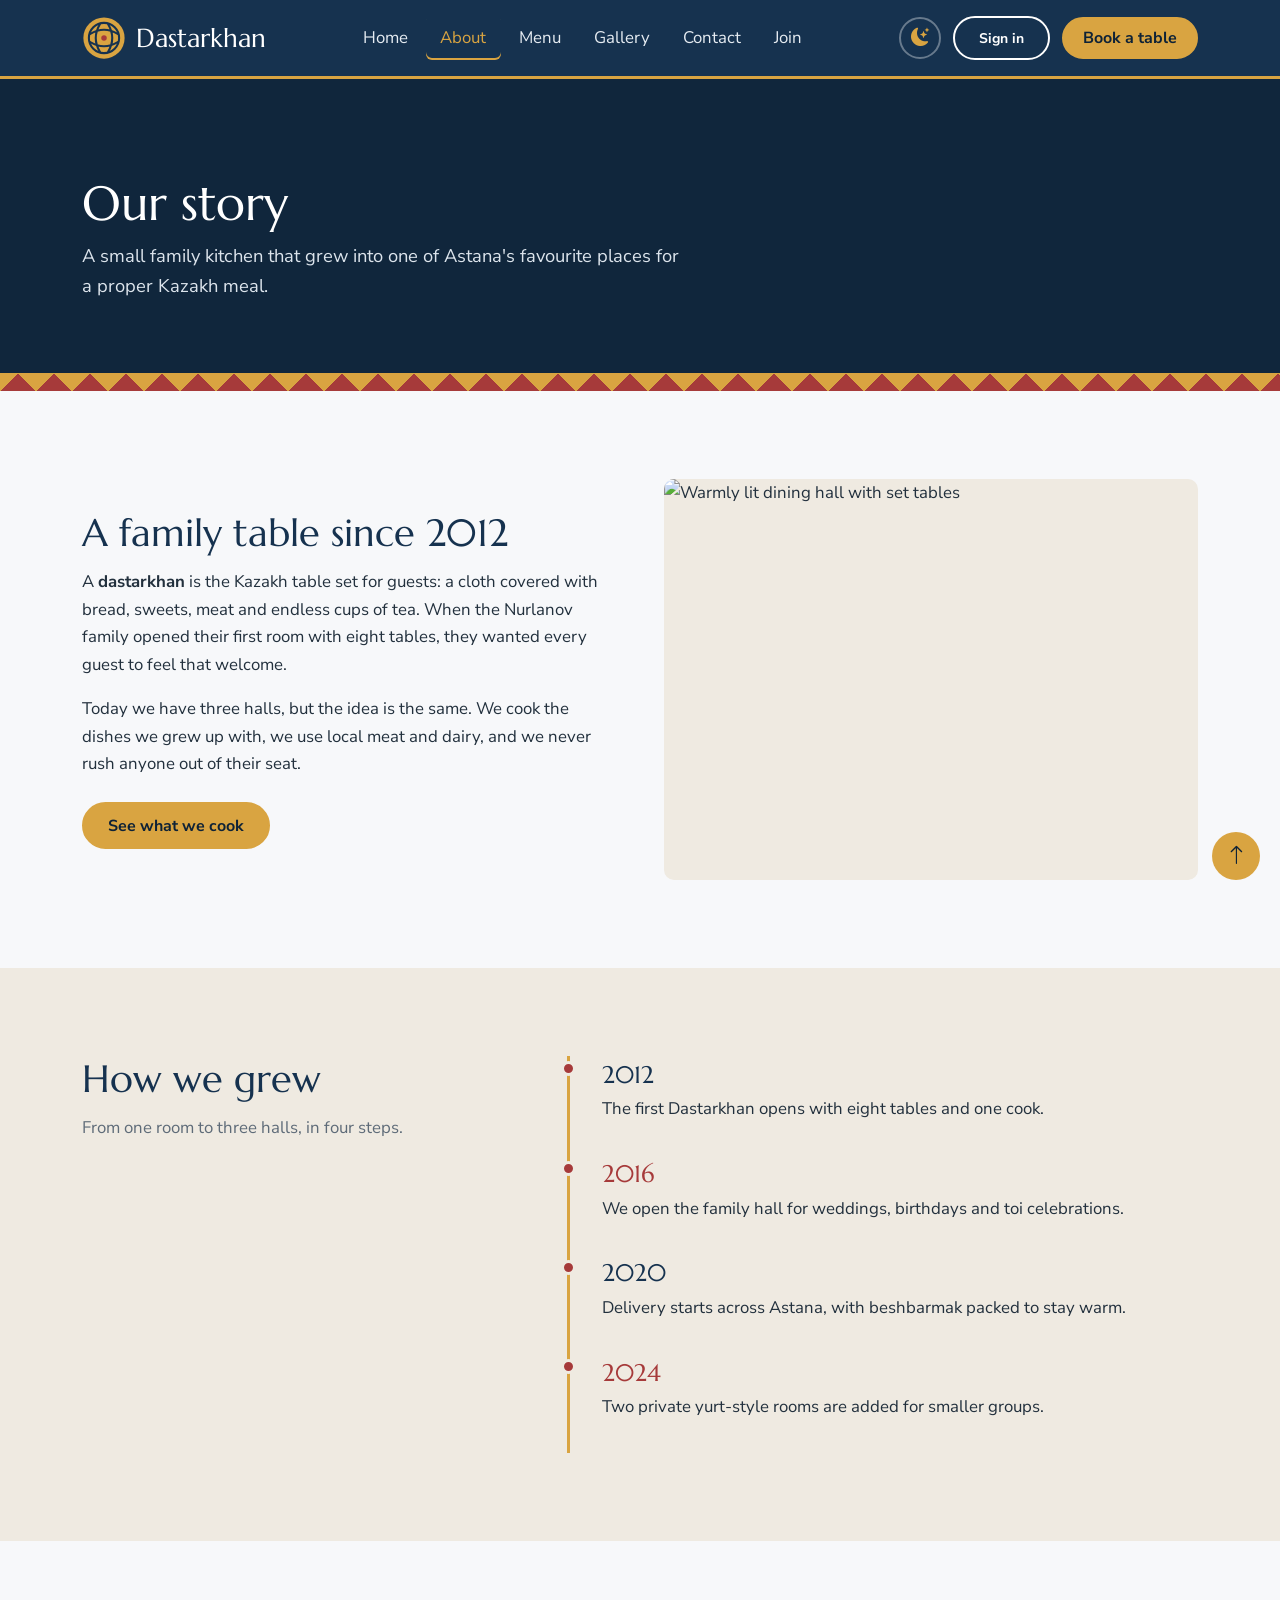
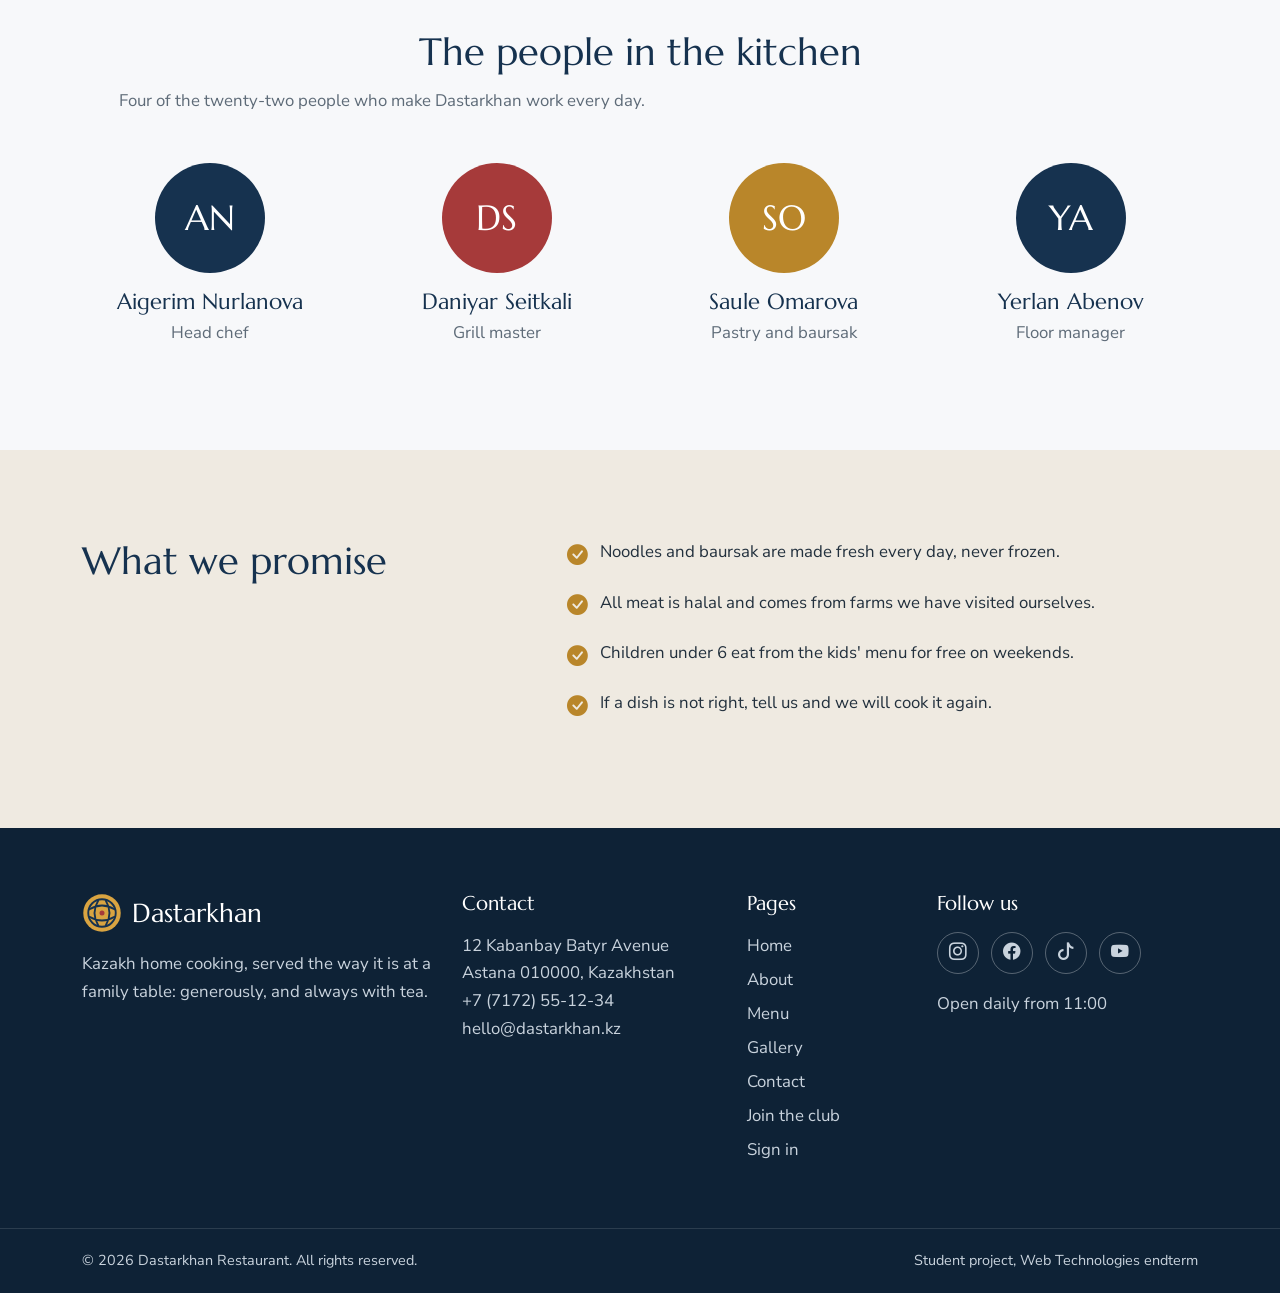
==== commit 9809caf1: "Add login page with localStorage sign-in" ====
--- a/about.html
+++ b/about.html
@@ -38,6 +38,7 @@
         <button type="button" id="theme-toggle" class="theme-toggle" aria-label="Switch theme" title="Switch theme">
           <i class="bi bi-moon-stars-fill" aria-hidden="true"></i>
         </button>
+        <div id="auth-slot" class="auth-slot"><a href="login.html" class="btn btn-ghost btn-sm btn-signin">Sign in</a></div>
         <a href="contact.html#booking" class="btn btn-gold btn-book">Book a table</a>
       </div>
     </div>
@@ -176,6 +177,7 @@
             <li><a href="gallery.html">Gallery</a></li>
             <li><a href="contact.html">Contact</a></li>
             <li><a href="register.html">Join the club</a></li>
+            <li><a href="login.html">Sign in</a></li>
           </ul>
         </div>
         <div class="col-lg-3 col-md-6">
@@ -202,5 +204,6 @@
   <script src="https://code.jquery.com/jquery-3.7.1.min.js"></script>
   <script src="https://cdn.jsdelivr.net/npm/bootstrap@5.3.3/dist/js/bootstrap.bundle.min.js"></script>
   <script src="js/script.js"></script>
+  <script src="js/auth.js"></script>
 </body>
 </html>
--- a/css/style.css
+++ b/css/style.css
@@ -1304,4 +1304,205 @@
 [data-theme="dark"] .form-check-input:checked {
   background-color: #D9A441;
   border-color: #D9A441;
-}+}
+
+/* =========================================================
+   FAQ accordion (contact.html, js/faq.js)
+   ========================================================= */
+.faq-list {
+  max-width: 820px;
+  margin: 0 auto;
+}
+
+.faq-item {
+  border-bottom: 1px solid rgba(22, 50, 79, 0.2);
+}
+
+.faq-item:first-child {
+  border-top: 1px solid rgba(22, 50, 79, 0.2);
+}
+
+.faq-question {
+  margin: 0;
+  font-size: 1.25rem;
+}
+
+.faq-toggle {
+  display: flex;
+  align-items: center;
+  justify-content: space-between;
+  gap: 1rem;
+  width: 100%;
+  padding: 1.15rem 0;
+  border: 0;
+  background: none;
+  color: var(--color-night);
+  font: inherit;
+  text-align: left;
+  cursor: pointer;
+}
+
+.faq-toggle:hover,
+.faq-item.is-open .faq-toggle {
+  color: var(--color-pomegranate);
+}
+
+.faq-icon {
+  flex: 0 0 auto;
+  width: 2rem;
+  height: 2rem;
+  display: inline-flex;
+  align-items: center;
+  justify-content: center;
+  border: 2px solid var(--color-gold);
+  border-radius: 50%;
+  font-family: var(--font-body);
+  font-weight: 700;
+  line-height: 1;
+}
+
+.faq-answer p {
+  margin: 0;
+  padding: 0 3rem 1.25rem 0;
+  color: var(--color-muted);
+}
+
+[data-theme="dark"] .faq-item,
+[data-theme="dark"] .faq-item:first-child {
+  border-color: rgba(241, 244, 247, 0.25);
+}
+
+[data-theme="dark"] .faq-toggle {
+  color: #F1F4F7;
+}
+
+[data-theme="dark"] .faq-toggle:hover,
+[data-theme="dark"] .faq-item.is-open .faq-toggle {
+  color: #F1C27A;
+}
+
+
+/* =========================================================
+   Recipe library: API section (menu.html, js/api.js)
+   ========================================================= */
+.recipe-tools {
+  display: flex;
+  flex-wrap: wrap;
+  gap: 0.75rem;
+  max-width: 900px;
+  margin: 0 auto 1.25rem;
+}
+
+.recipe-tools .form-control {
+  flex: 1 1 240px;
+  width: auto;
+}
+
+.recipe-tools .form-select {
+  flex: 0 1 200px;
+  width: auto;
+}
+
+.recipe-status {
+  min-height: 1.75rem;
+  margin: 0 0 1.5rem;
+  text-align: center;
+}
+
+.recipe-error {
+  color: var(--color-pomegranate);
+  font-weight: 700;
+}
+
+.recipe-grid {
+  display: grid;
+  grid-template-columns: repeat(4, 1fr);
+  gap: 1.5rem;
+}
+
+.recipe-card {
+  background-color: var(--color-white);
+  border-radius: var(--radius);
+  overflow: hidden;
+}
+
+.recipe-open {
+  display: block;
+  width: 100%;
+  padding: 0;
+  border: 0;
+  background: none;
+  color: inherit;
+  font: inherit;
+  text-align: left;
+  cursor: pointer;
+}
+
+.recipe-open img {
+  width: 100%;
+  aspect-ratio: 1 / 1;
+  object-fit: cover;
+  transition: opacity 0.2s;
+}
+
+.recipe-open:hover img,
+.recipe-open:focus-visible img {
+  opacity: 0.85;
+}
+
+.recipe-name {
+  display: block;
+  padding: 0.9rem 1rem 1.1rem;
+  font-family: var(--font-display);
+  font-size: 1.1rem;
+  line-height: 1.3;
+  color: var(--color-night);
+}
+
+.recipe-modal-img {
+  max-width: 260px;
+  border-radius: var(--radius);
+}
+
+.recipe-ingredients {
+  columns: 2;
+  padding-left: 1.2rem;
+}
+
+.recipe-method {
+  white-space: pre-line;
+}
+
+[data-theme="dark"] .recipe-card {
+  background-color: #16222E;
+}
+
+[data-theme="dark"] .recipe-name {
+  color: #F1F4F7;
+}
+
+@media (max-width: 991.98px) {
+  .recipe-grid {
+    grid-template-columns: repeat(3, 1fr);
+  }
+}
+
+@media (max-width: 767.98px) {
+  .recipe-grid {
+    grid-template-columns: repeat(2, 1fr);
+  }
+}
+
+@media (max-width: 575.98px) {
+  .recipe-grid {
+    grid-template-columns: 1fr;
+  }
+
+  .recipe-ingredients {
+    columns: 1;
+  }
+
+  .faq-answer p {
+    padding-right: 0;
+  }
+}
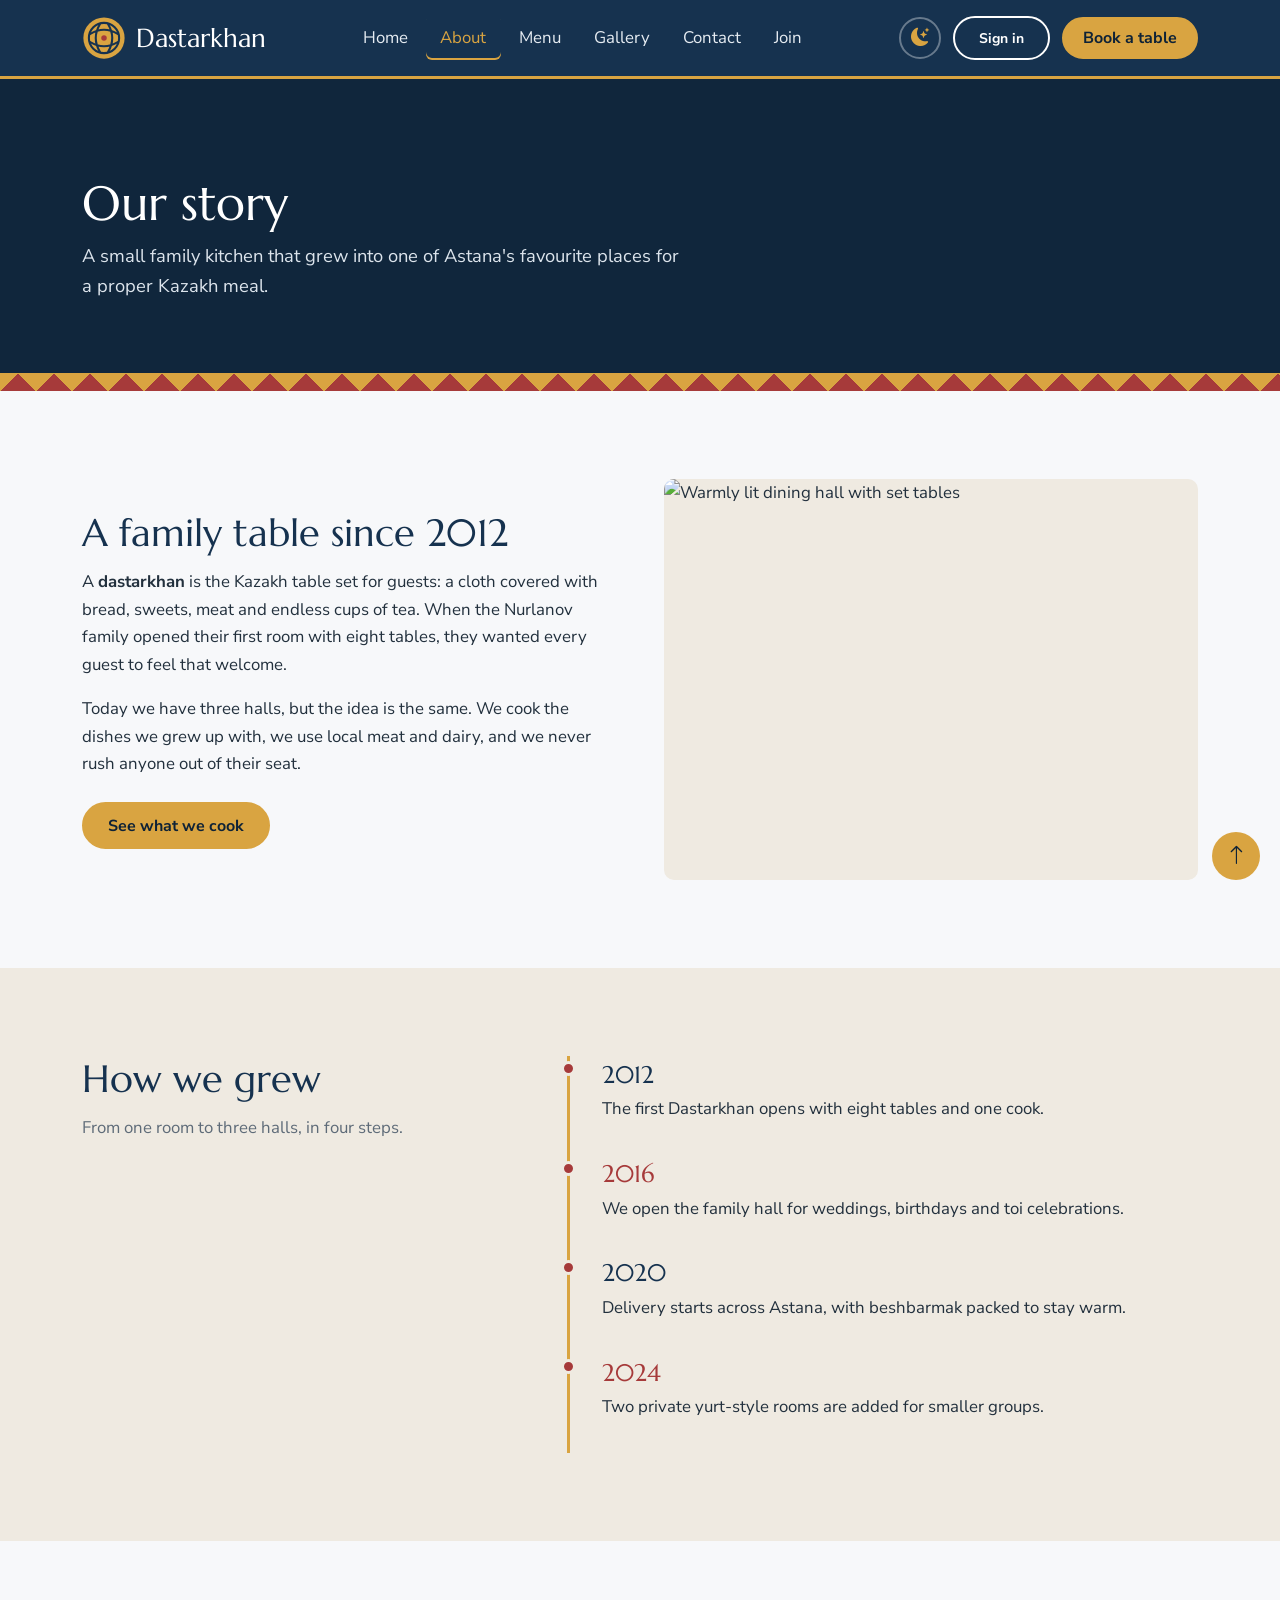
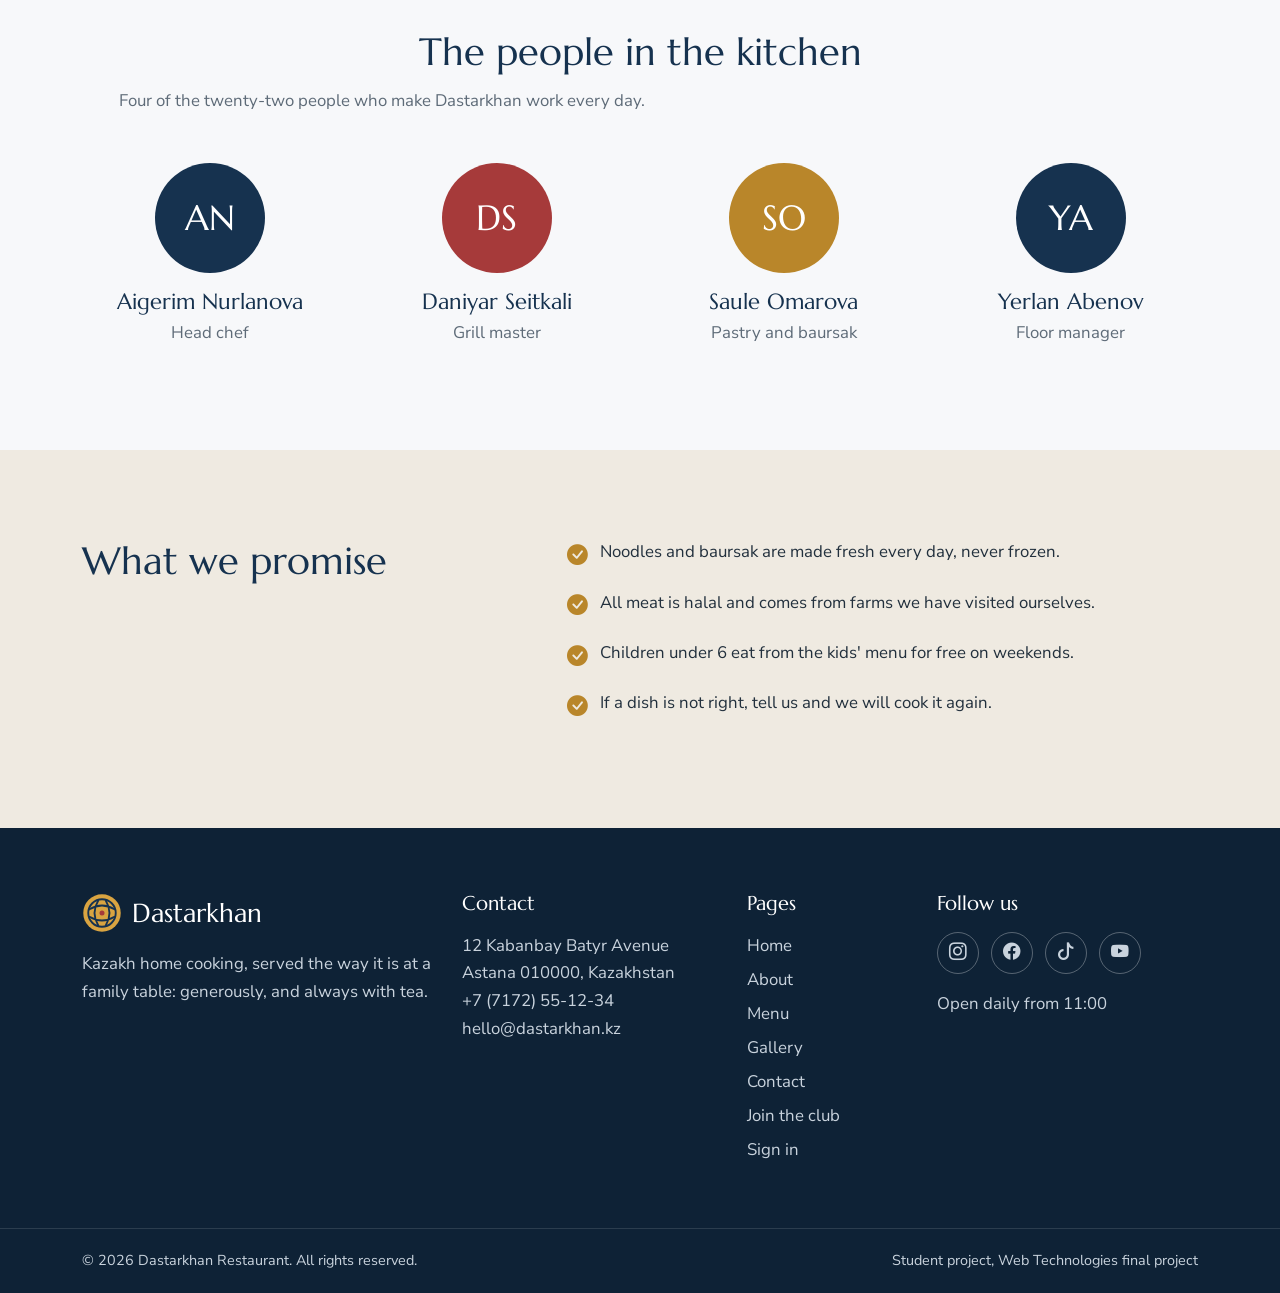
==== commit db022b9d: "Fix eye icon, change endterm to final project" ====
--- a/about.html
+++ b/about.html
@@ -1,4 +1,4 @@
-<!DOCTYPE html>
+﻿<!DOCTYPE html>
 <html lang="en">
 <head>
   <meta charset="UTF-8">
@@ -195,7 +195,7 @@
     <div class="footer-bottom">
       <div class="container d-flex flex-wrap justify-content-between gap-2">
         <p class="mb-0">&copy; 2026 Dastarkhan Restaurant. All rights reserved.</p>
-        <p class="mb-0">Student project, Web Technologies endterm</p>
+        <p class="mb-0">Student project, Web Technologies final project</p>
       </div>
     </div>
   </footer>
--- a/css/style.css
+++ b/css/style.css
@@ -1506,3 +1506,11 @@
     padding-right: 0;
   }
 }
+
+.ai-acknowledgement {
+  font-size: 0.8rem;
+  color: rgba(255, 255, 255, 0.65);
+  text-align: center;
+  line-height: 1.6;
+}
+
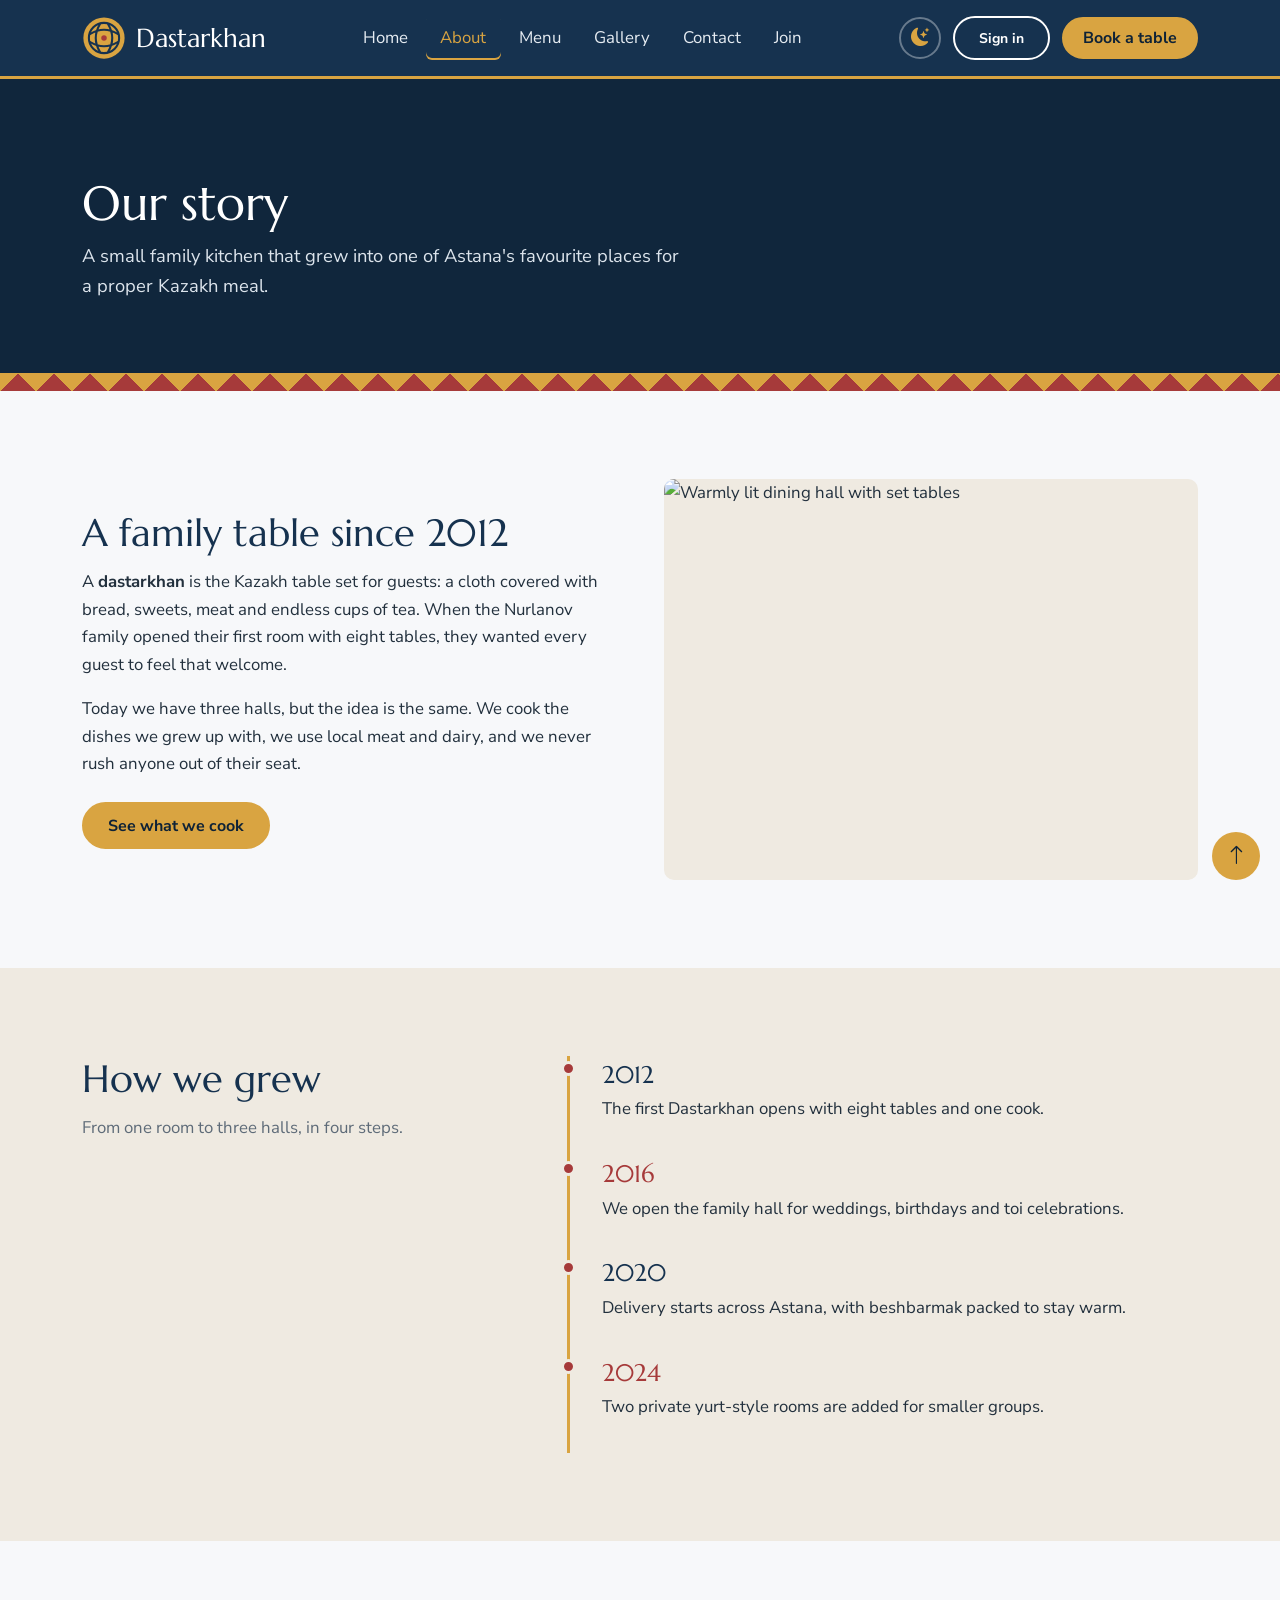
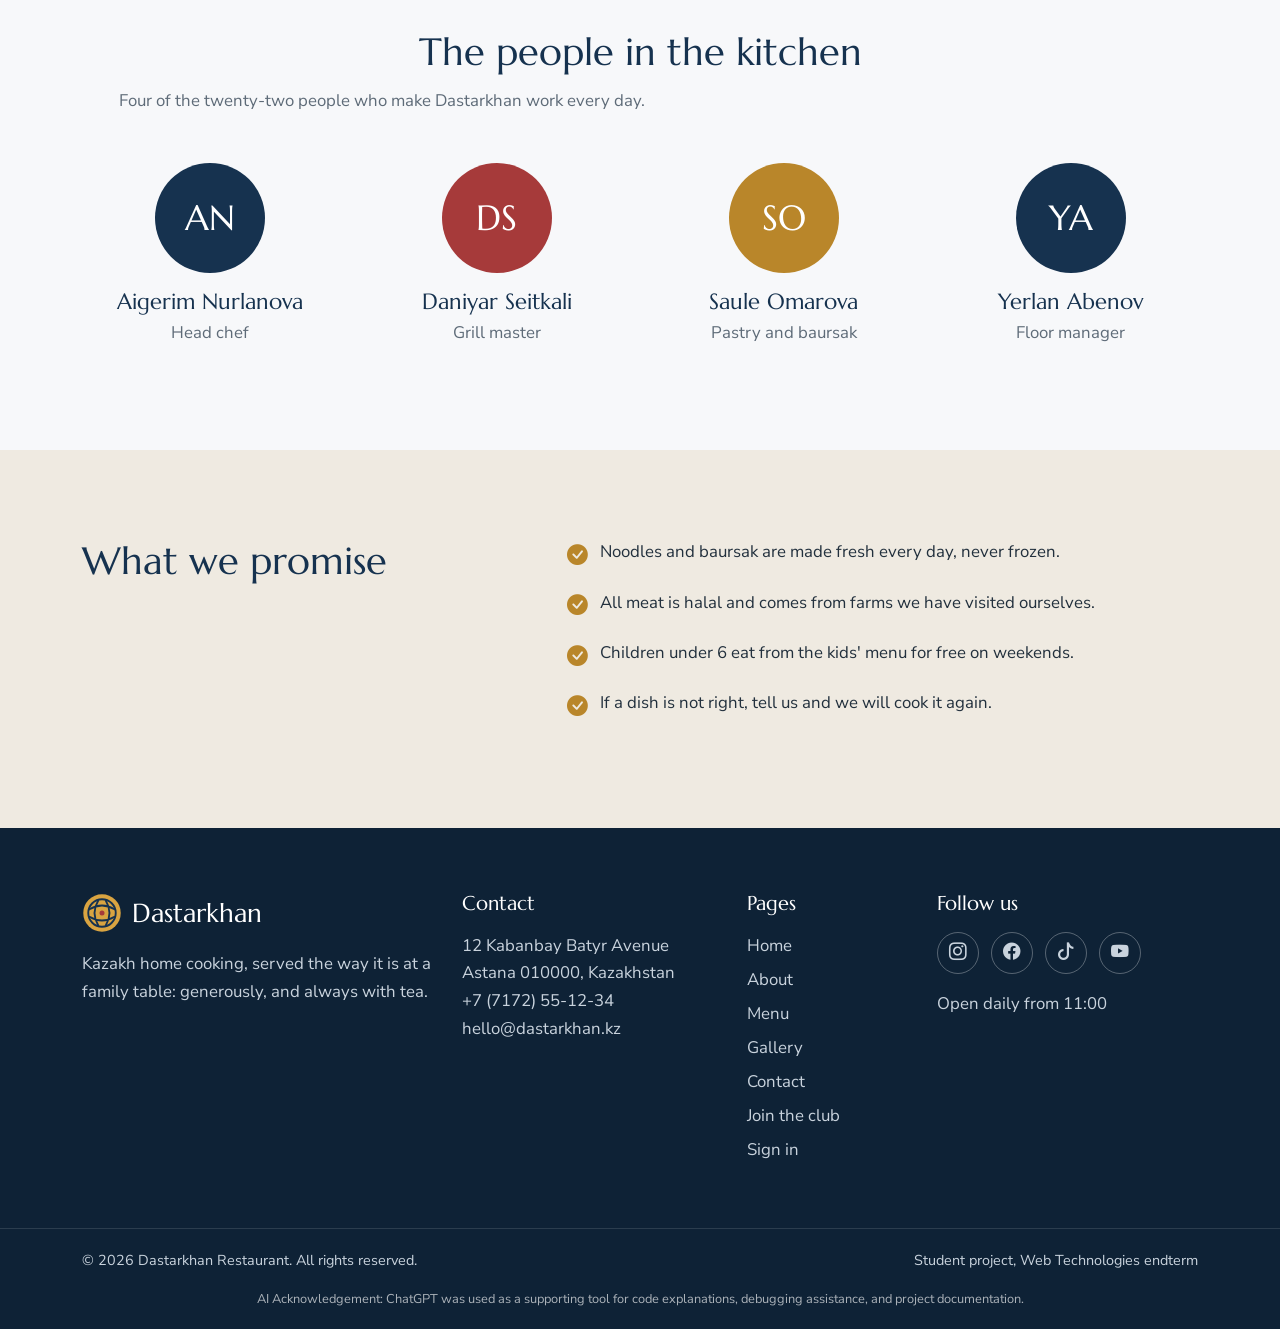
==== commit 475e88ba: "Revise footer and include AI acknowledgment Updated footer content and added AI acknowledgement." ====
--- a/about.html
+++ b/about.html
@@ -192,12 +192,26 @@
         </div>
       </div>
     </div>
-    <div class="footer-bottom">
-      <div class="container d-flex flex-wrap justify-content-between gap-2">
-        <p class="mb-0">&copy; 2026 Dastarkhan Restaurant. All rights reserved.</p>
-        <p class="mb-0">Student project, Web Technologies final project</p>
-      </div>
-    </div>
+  
+<div class="footer-bottom">
+  <div class="container d-flex flex-wrap justify-content-between gap-2">
+    <p class="mb-0">
+      &copy; 2026 Dastarkhan Restaurant. All rights reserved.
+    </p>
+    <p class="mb-0">
+      Student project, Web Technologies endterm
+    </p>
+  </div>
+
+  <div class="container mt-3">
+    <p class="ai-acknowledgement mb-0">
+      AI Acknowledgement: ChatGPT was used as a supporting
+      tool for code explanations, debugging assistance,
+      and project documentation.
+    </p>
+  </div>
+</div>
+
   </footer>
 
   <a href="#top" id="back-to-top" aria-label="Back to top"><i class="bi bi-arrow-up"></i></a>
